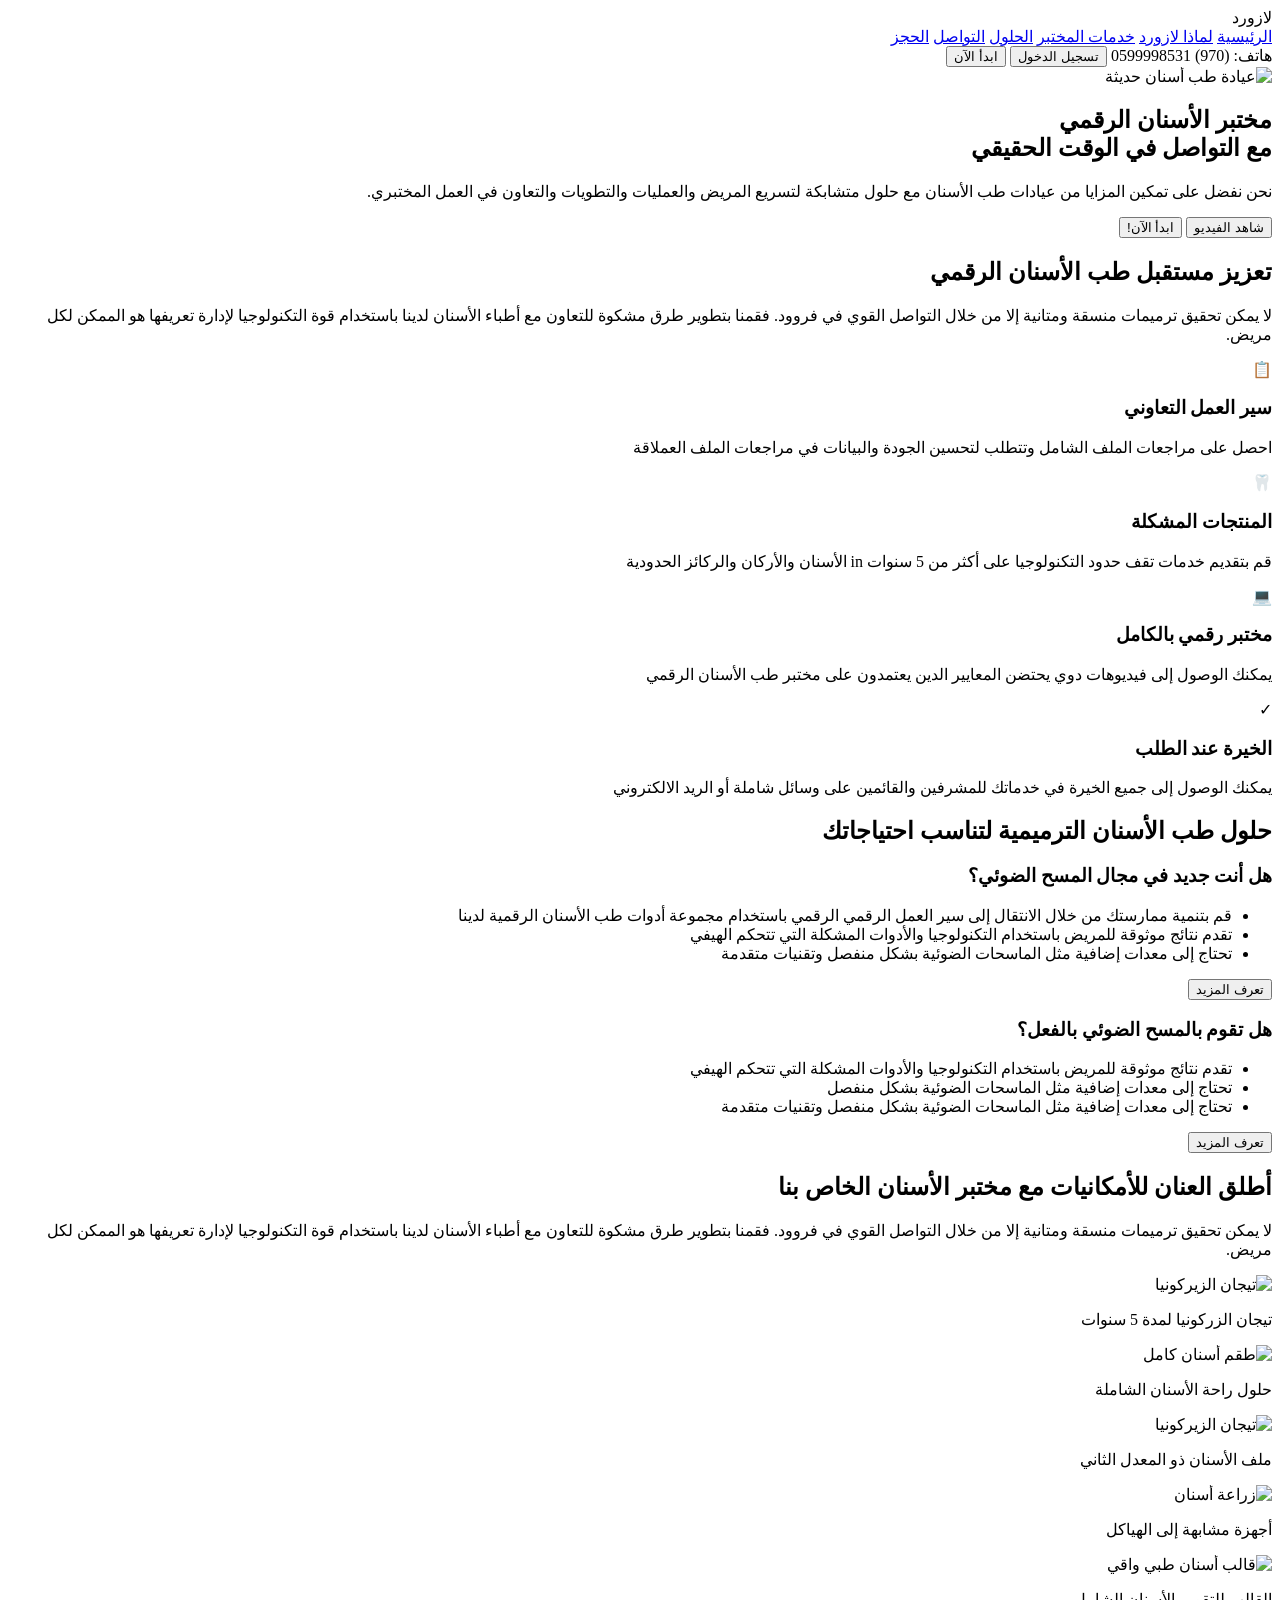
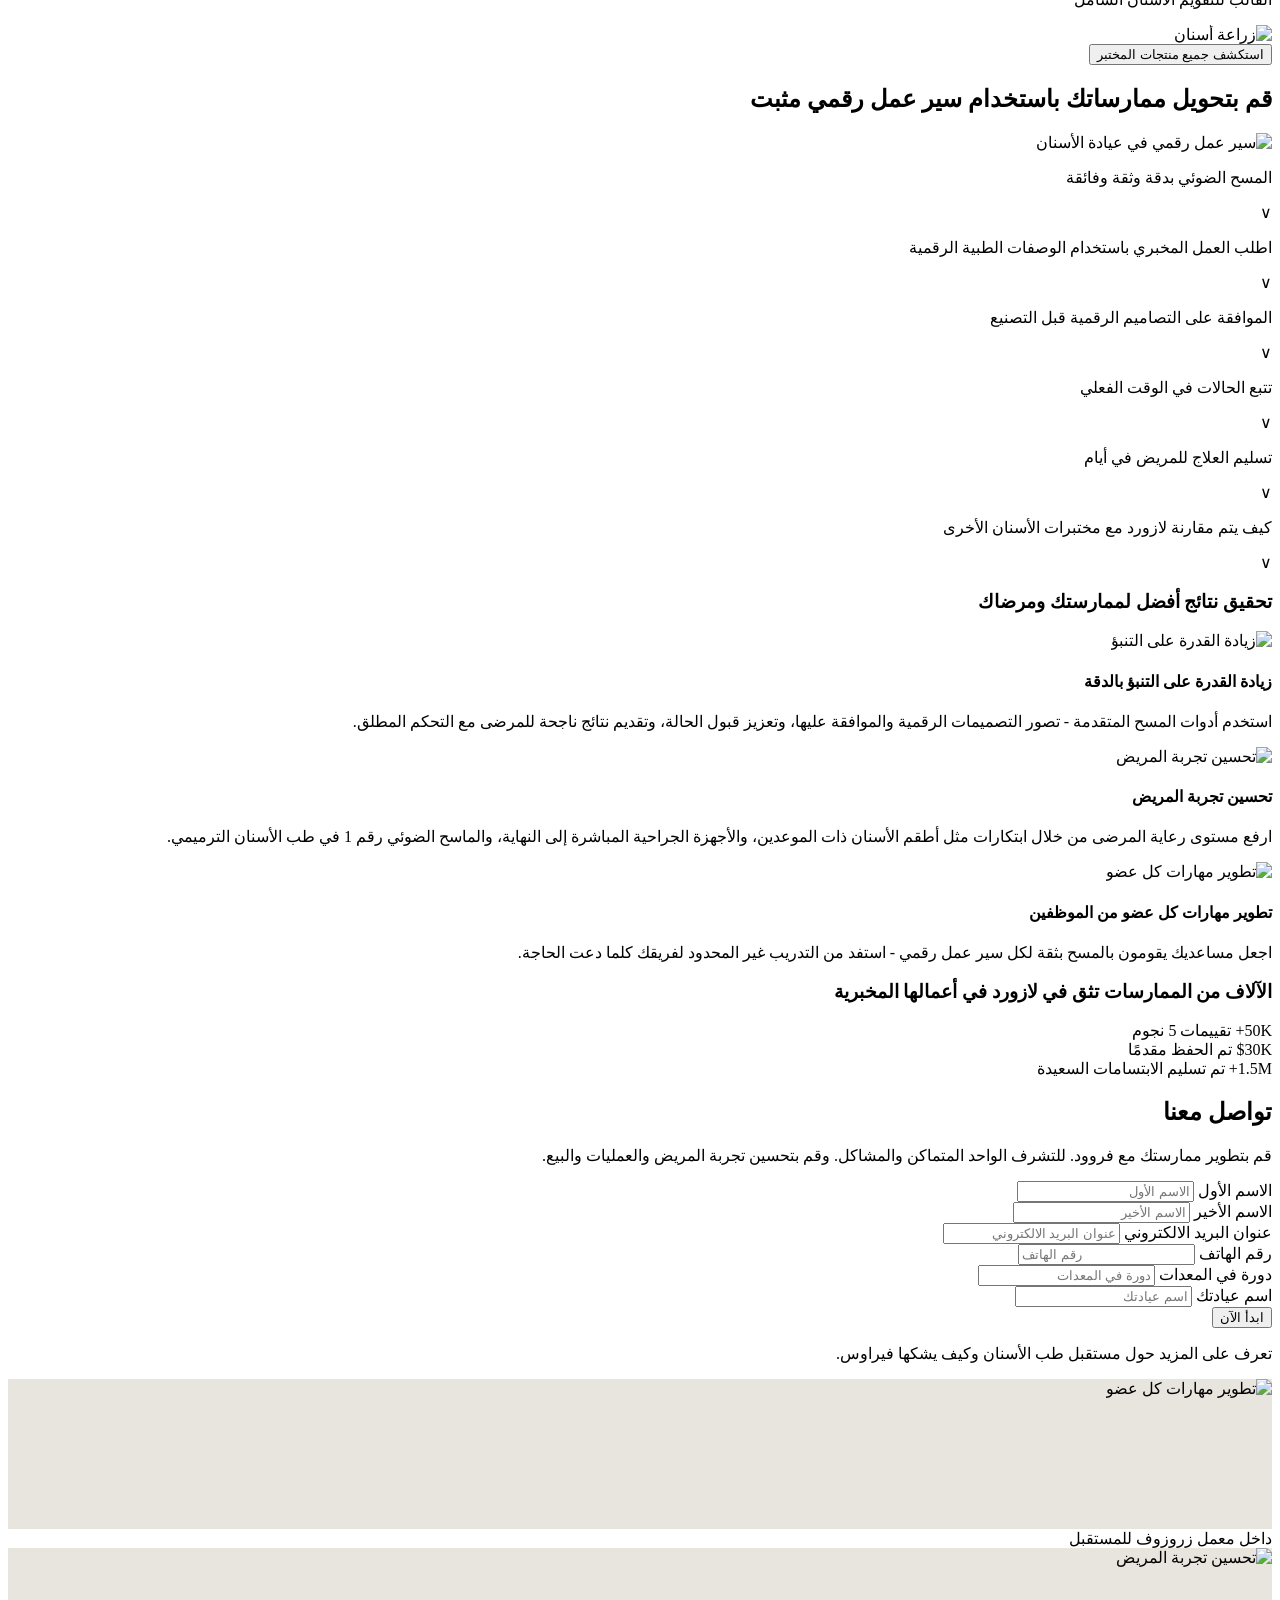
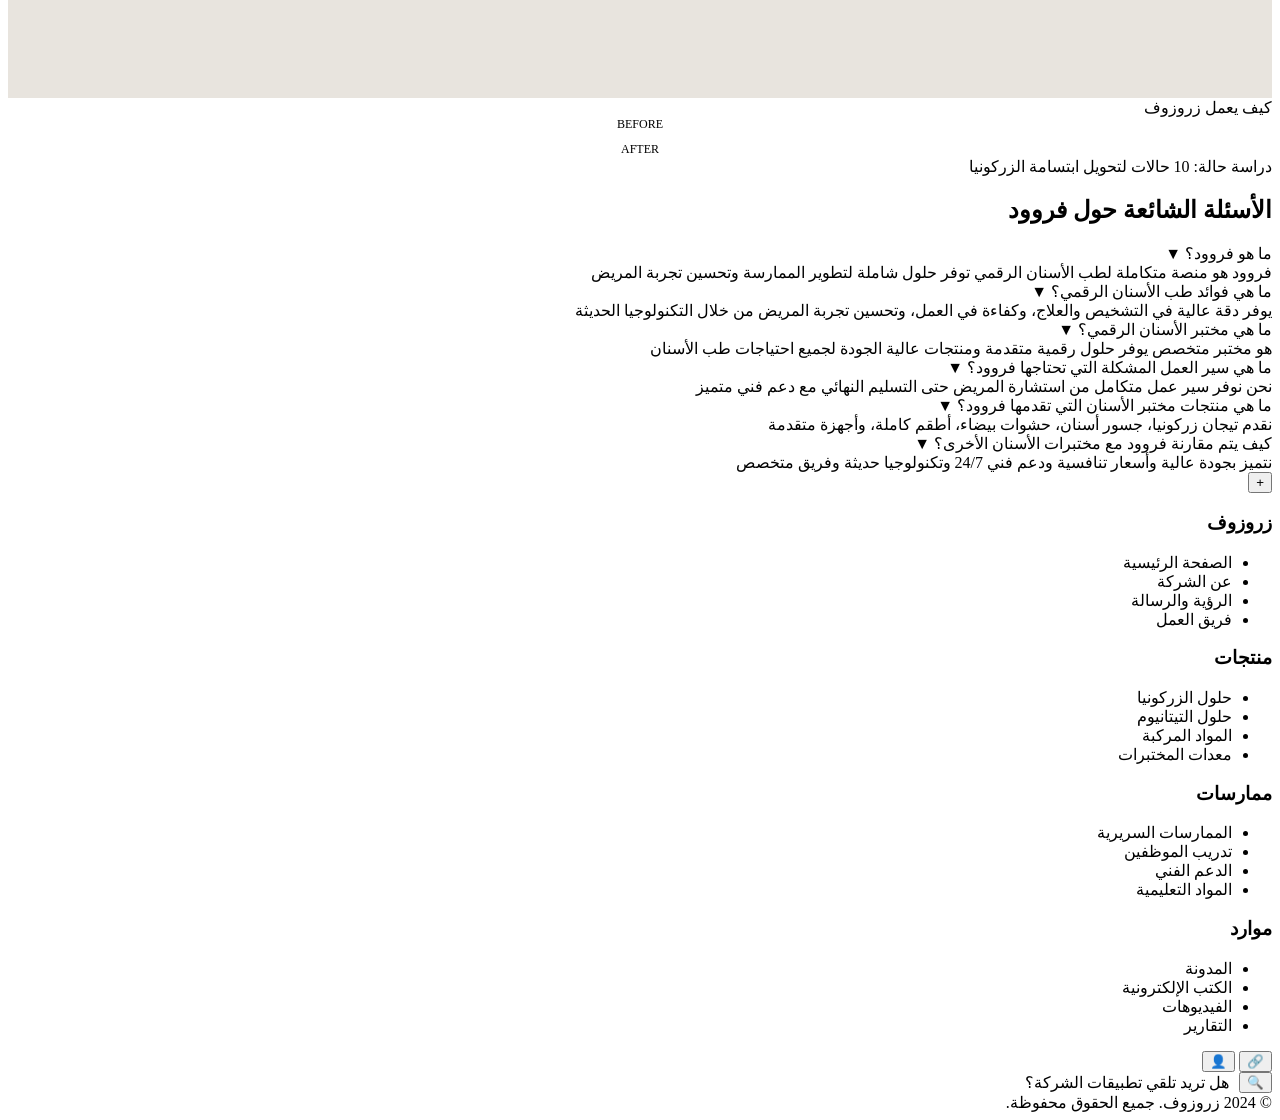
==== index.html @ 4aaae9fa "Add initial HTML structure for digital lab website" ====
<!DOCTYPE html>
<html lang="ar" dir="rtl">
<head>
    <meta charset="UTF-8">
    <meta name="viewport" content="width=device-width, initial-scale=1.0">
    <title>فروود - مختبر الأسنان الرقمي</title>
    <link rel="stylesheet" href="style.css">
</head>
<body>
<header class="main-header">
    <div class="header-container">
        <div class="logo">لازورد</div>
        
       <!-- قائمة التنقل بين الصفحات الحقيقية -->
        <nav class="top-nav">
            <a href="index.html">الرئيسية</a>
            <a href="why.html">لماذا لازورد</a>
            <a href="services.html">خدمات المختبر</a>
            <a href="solutions.html">الحلول</a>
            <a href="contact.html">التواصل</a>
            <a href="booking.html">الحجز</a>
        </nav>


        <div class="header-left">
            <span class="phone-number">هاتف: (970) 0599998531</span>
            <button class="btn-login-top">تسجيل الدخول</button>
            <button class="btn-start-top">ابدأ الآن</button>
        </div>
    </div>
</header>

    <section class="digital-lab-section">
    
     

        <div class="lab-showcase">
            <div>
               <img src="https://images.unsplash.com/photo-1629909613654-28e377c37b09?q=80&w=600&auto=format&fit=crop" 
     alt="عيادة طب أسنان حديثة" 
     class="dentist-image">
            </div>
            <div>
                <h2>مختبر الأسنان الرقمي<br>مع التواصل في الوقت الحقيقي</h2>
                <p>نحن نفضل على تمكين المزايا من عيادات طب الأسنان مع حلول متشابكة لتسريع المريض والعمليات والتطويات والتعاون في العمل المختبري.</p>
                <div class="lab-btn-group">
                    <button class="video-btn">شاهد الفيديو</button>
                    <button class="start-btn">ابدأ الآن!</button>
                </div>
            </div>
        </div>

        <h2 class="features-title">تعزيز مستقبل طب الأسنان الرقمي</h2>
        <p class="features-desc">لا يمكن تحقيق ترميمات منسقة ومتانية إلا من خلال التواصل القوي في فروود. فقمنا بتطوير طرق مشكوة للتعاون مع أطباء الأسنان لدينا باستخدام قوة التكنولوجيا لإدارة تعريفها هو الممكن لكل مريض.</p>

        <div class="features-grid">
            <div class="feature-card">
                <div class="feature-icon">📋</div>
                <h3>سير العمل التعاوني</h3>
                <p>احصل على مراجعات الملف الشامل وتتطلب لتحسين الجودة والبيانات في مراجعات الملف العملاقة</p>
            </div>
            <div class="feature-card">
                <div class="feature-icon">🦷</div>
                <h3>المنتجات المشكلة</h3>
                <p>قم بتقديم خدمات تقف حدود التكنولوجيا على أكثر من 5 سنوات in الأسنان والأركان والركائز الحدودية</p>
            </div>
            <div class="feature-card">
                <div class="feature-icon">💻</div>
                <h3>مختبر رقمي بالكامل</h3>
                <p>يمكنك الوصول إلى فيديوهات دوي يحتضن المعايير الدين يعتمدون على مختبر طب الأسنان الرقمي</p>
            </div>
            <div class="feature-card">
                <div class="feature-icon">✓</div>
                <h3>الخيرة عند الطلب</h3>
                <p>يمكنك الوصول إلى جميع الخيرة في خدماتك للمشرفين والقائمين على وسائل شاملة أو الريد الالكتروني</p>
            </div>
        </div>

        <section class="solutions-section">
    <div class="container">
        <h2>حلول طب الأسنان الترميمية لتناسب احتياجاتك</h2>
        
        <div class="solutions-grid">
            <div class="solution-box">
                <h3>هل أنت جديد في مجال المسح الضوئي؟</h3>
                <ul class="checklist">
                    <li>قم بتنمية ممارستك من خلال الانتقال إلى سير العمل الرقمي الرقمي باستخدام مجموعة أدوات طب الأسنان الرقمية لدينا</li>
                    <li>تقدم نتائج موثوقة للمريض باستخدام التكنولوجيا والأدوات المشكلة التي تتحكم الهيفي</li>
                    <li>تحتاج إلى معدات إضافية مثل الماسحات الضوئية بشكل منفصل وتقنيات متقدمة</li>
                </ul>
                <button class="learn-btn">تعرف المزيد</button>
            </div>

            <div class="solution-box">
                <h3>هل تقوم بالمسح الضوئي بالفعل؟</h3>
                <ul class="checklist">
                    <li>تقدم نتائج موثوقة للمريض باستخدام التكنولوجيا والأدوات المشكلة التي تتحكم الهيفي</li>
                    <li>تحتاج إلى معدات إضافية مثل الماسحات الضوئية بشكل منفصل</li>
                    <li>تحتاج إلى معدات إضافية مثل الماسحات الضوئية بشكل منفصل وتقنيات متقدمة</li>
                </ul>
                <button class="learn-btn">تعرف المزيد</button>
            </div>
        </div>
    </div>
</section>

    </div>
</section>

 <section class="products-section">
    <div class="container">
        <h2>أطلق العنان للأمكانيات مع مختبر الأسنان الخاص بنا</h2>
        <p class="products-desc">لا يمكن تحقيق ترميمات منسقة ومتانية إلا من خلال التواصل القوي في فروود. فقمنا بتطوير طرق مشكوة للتعاون مع أطباء الأسنان لدينا باستخدام قوة التكنولوجيا لإدارة تعريفها هو الممكن لكل مريض.</p>
        
        <div class="products-grid">
            <div class="product-card">
              <img src="https://images.unsplash.com/photo-1606811971618-4486d14f3f99?q=80&w=400&auto=format&fit=crop" alt="تيجان الزيركونيا">
                <p>تيجان الزركونيا لمدة 5 سنوات</p>
            </div>
            <div class="product-card">
                 <img src="https://images.unsplash.com/photo-1579684385127-1ef15d508118?q=80&w=400&auto=format&fit=crop" alt="طقم أسنان كامل">
                <p>حلول راحة الأسنان الشاملة</p>
            </div>
            <div class="product-card">
                  <img src="https://images.unsplash.com/photo-1606811971618-4486d14f3f99?q=80&w=400&auto=format&fit=crop" alt="تيجان الزيركونيا">
                <p>ملف الأسنان ذو المعدل الثاني</p>
            </div>
            <div class="product-card">
           <img src="https://images.unsplash.com/photo-1588776814546-1ffcf47267a5?q=80&w=400&auto=format&fit=crop" alt="زراعة أسنان">
                <p>أجهزة مشابهة إلى الهياكل</p>
            </div>
            <div class="product-card">
            <img src="https://images.unsplash.com/photo-1629909613654-28e377c37b09?q=80&w=400&auto=format&fit=crop" alt="قالب أسنان طبي واقي">
                <p>القالب للتقويم الأسنان الشامل</p>
            </div>
            <div class="product-card">
                <img src="https://images.unsplash.com/photo-1588776814546-1ffcf47267a5?q=80&w=400&auto=format&fit=crop" alt="زراعة أسنان">
            </div>
        </div>

        <button class="products-btn">استكشف جميع منتجات المختبر</button>
    </div>
</section>

 <section class="transformation-section">
    <div class="container">
        <h2>قم بتحويل ممارساتك باستخدام سير عمل رقمي مثبت</h2>
        
        <div class="transformation-content">
            <img src="https://images.unsplash.com/photo-1576091160550-2173dba999ef?q=80&w=500&auto=format&fit=crop" alt="سير عمل رقمي في عيادة الأسنان">
            
            <div class="transformation-list">
                <div class="transform-item">
                    <p>المسح الضوئي بدقة وثقة وفائقة</p>
                    <span class="icon">∨</span>
                </div>
                <div class="transform-item">
                    <p>اطلب العمل المخبري باستخدام الوصفات الطبية الرقمية</p>
                    <span class="icon">∨</span>
                </div>
                <div class="transform-item">
                    <p>الموافقة على التصاميم الرقمية قبل التصنيع</p>
                    <span class="icon">∨</span>
                </div>
                <div class="transform-item">
                    <p>تتبع الحالات في الوقت الفعلي</p>
                    <span class="icon">∨</span>
                </div>
                <div class="transform-item">
                    <p>تسليم العلاج للمريض في أيام</p>
                    <span class="icon">∨</span>
                </div>
                <div class="transform-item">
                    <p>كيف يتم مقارنة لازورد مع مختبرات الأسنان الأخرى</p>
                    <span class="icon">∨</span>
                </div>
            </div>
        </div>
    </div>
</section>

<section class="results-section">
    <div class="container">
        <h3 class="results-title">تحقيق نتائج أفضل لممارستك ومرضاك</h3>
        
        <div class="results-grid">
            <div class="result-card">
                <img src="https://images.unsplash.com/photo-1588776814546-1ffcf47267a5?q=80&w=400&auto=format&fit=crop" alt="زيادة القدرة على التنبؤ">
                <h4>زيادة القدرة على التنبؤ بالدقة</h4>
                <p>استخدم أدوات المسح المتقدمة - تصور التصميمات الرقمية والموافقة عليها، وتعزيز قبول الحالة، وتقديم نتائج ناجحة للمرضى مع التحكم المطلق.</p>
            </div>
            
            <div class="result-card">
                <img src="https://images.unsplash.com/photo-1629909613654-28e377c37b09?q=80&w=400&auto=format&fit=crop" alt="تحسين تجربة المريض">
                <h4>تحسين تجربة المريض</h4>
                <p>ارفع مستوى رعاية المرضى من خلال ابتكارات مثل أطقم الأسنان ذات الموعدين، والأجهزة الجراحية المباشرة إلى النهاية، والماسح الضوئي رقم 1 في طب الأسنان الترميمي.</p>
            </div>
            
            <div class="result-card">
                <img src="https://images.unsplash.com/photo-1579684385127-1ef15d508118?q=80&w=400&auto=format&fit=crop" alt="تطوير مهارات كل عضو">
                <h4>تطوير مهارات كل عضو من الموظفين</h4>
                <p>اجعل مساعديك يقومون بالمسح بثقة لكل سير عمل رقمي - استفد من التدريب غير المحدود لفريقك كلما دعت الحاجة.</p>
            </div>
        </div>
    </div>
</section>

<section class="stats-section">
    <div class="container">
        <h3>الآلاف من الممارسات تثق في لازورد في أعمالها المخبرية</h3>
        
        <div class="stats-grid">
            <div class="stat">
                <span class="stat-number">50K+</span>
                <span class="stat-label">تقييمات 5 نجوم</span>
            </div>
            
            <div class="stat">
                <span class="stat-number">$30K</span>
                <span class="stat-label">تم الحفظ مقدمًا</span>
            </div>
            
            <div class="stat">
                <span class="stat-number">1.5M+</span>
                <span class="stat-label">تم تسليم الابتسامات السعيدة</span>
            </div>
        </div>
    </div>
</section>
<section class="contact-section">
    <div class="container">
        <div class="contact-inner">
            <div class="section-title">
                <h1>تواصل معنا</h1>
                <p>قم بتطوير ممارستك مع فروود. للتشرف الواحد المتماكن والمشاكل. وقم بتحسين تجربة المريض والعمليات والبيع.</p>
            </div>

            <form class="form-card">
                <div class="form-row">
                    <div class="form-item">
                        <label>الاسم الأول</label>
                        <input type="text" placeholder="الاسم الأول" required>
                    </div>
                    <div class="form-item">
                        <label>الاسم الأخير</label>
                        <input type="text" placeholder="الاسم الأخير" required>
                    </div>
                </div>

                <div class="form-row">
                    <div class="form-item">
                        <label>عنوان البريد الالكتروني</label>
                        <input type="email" placeholder="عنوان البريد الالكتروني" required>
                    </div>
                    <div class="form-item">
                        <label>رقم الهاتف</label>
                        <input type="tel" placeholder="رقم الهاتف" required>
                    </div>
                </div>

                <div class="form-row">
                    <div class="form-item">
                        <label>دورة في المعدات</label>
                        <input type="text" placeholder="دورة في المعدات" required>
                    </div>
                    <div class="form-item">
                        <label>اسم عيادتك</label>
                        <input type="text" placeholder="اسم عيادتك" required>
                    </div>
                </div>

                <button type="submit" class="submit-btn">ابدأ الآن</button>
            </form>

           
        </div>
    </div>
</section>
  
  
 <!-- قسم كيفية العمل -->
    <section class="how-it-works-section">
        <div class="how-it-works-container">
            <p class="content-header">تعرف على المزيد حول مستقبل طب الأسنان وكيف يشكها فيراوس.</p>
            
            <div class="content-grid">
                <div class="image-container">
                    <div class="image-item">
                        <div class="image-item" style="min-height: 150px; background-color: #e8e4de;">
                            <img src="https://images.unsplash.com/photo-1579684385127-1ef15d508118?q=80&w=400&auto=format&fit=crop" alt="تطوير مهارات كل عضو">
                        </div>
                        <div class="image-label">داخل معمل زروزوف للمستقبل</div>
                    </div>
                    
                    <div class="image-item">
                        <div class="image-item" style="min-height: 150px; background-color: #e8e4de;">
                            <img src="https://images.unsplash.com/photo-1629909613654-28e377c37b09?q=80&w=400&auto=format&fit=crop" alt="تحسين تجربة المريض">
                        </div>
                        <div class="image-label">كيف يعمل زروزوف</div>
                    </div>
                </div>

                <div>
                    <div class="before-after-container">
                        <div class="before-after-img">
                            <div style="text-align: center;">
                                <div style="font-size: 12px; margin-bottom: 10px;">BEFORE</div>
                                <div style="font-size: 12px;">AFTER</div>
                            </div>
                        </div>
                        <div class="before-after-label">دراسة حالة: 10 حالات لتحويل ابتسامة الزركونيا</div>
                        
                    </div>
                </div>
            </div>
        </div>
    </section>
<section class="faq-section">
    <div class="container">
        <h2>الأسئلة الشائعة حول فروود</h2>
        
        <div class="faq-list">
            <div class="faq-item">
                <div class="faq-header">
                    <span class="faq-title">ما هو فروود؟</span>
                    <span class="faq-arrow">▼</span>
                </div>
                <div class="faq-content">
                    <div class="faq-body">فروود هو منصة متكاملة لطب الأسنان الرقمي توفر حلول شاملة لتطوير الممارسة وتحسين تجربة المريض</div>
                </div>
            </div>

            <div class="faq-item">
                <div class="faq-header">
                    <span class="faq-title">ما هي فوائد طب الأسنان الرقمي؟</span>
                    <span class="faq-arrow">▼</span>
                </div>
                <div class="faq-content">
                    <div class="faq-body">يوفر دقة عالية في التشخيص والعلاج، وكفاءة في العمل، وتحسين تجربة المريض من خلال التكنولوجيا الحديثة</div>
                </div>
            </div>

            <div class="faq-item">
                <div class="faq-header">
                    <span class="faq-title">ما هي مختبر الأسنان الرقمي؟</span>
                    <span class="faq-arrow">▼</span>
                </div>
                <div class="faq-content">
                    <div class="faq-body">هو مختبر متخصص يوفر حلول رقمية متقدمة ومنتجات عالية الجودة لجميع احتياجات طب الأسنان</div>
                </div>
            </div>

            <div class="faq-item">
                <div class="faq-header">
                    <span class="faq-title">ما هي سير العمل المشكلة التي تحتاجها فروود؟</span>
                    <span class="faq-arrow">▼</span>
                </div>
                <div class="faq-content">
                    <div class="faq-body">نحن نوفر سير عمل متكامل من استشارة المريض حتى التسليم النهائي مع دعم فني متميز</div>
                </div>
            </div>

            <div class="faq-item">
                <div class="faq-header">
                    <span class="faq-title">ما هي منتجات مختبر الأسنان التي تقدمها فروود؟</span>
                    <span class="faq-arrow">▼</span>
                </div>
                <div class="faq-content">
                    <div class="faq-body">نقدم تيجان زركونيا، جسور أسنان، حشوات بيضاء، أطقم كاملة، وأجهزة متقدمة</div>
                </div>
            </div>

            <div class="faq-item">
                <div class="faq-header">
                    <span class="faq-title">كيف يتم مقارنة فروود مع مختبرات الأسنان الأخرى؟</span>
                    <span class="faq-arrow">▼</span>
                </div>
                <div class="faq-content">
                    <div class="faq-body">نتميز بجودة عالية وأسعار تنافسية ودعم فني 24/7 وتكنولوجيا حديثة وفريق متخصص</div>
                </div>
            </div>
        </div>

        <button class="add-faq-btn">+</button>
    </div>
</section>

  
   

   
       <!-- الفوتر -->
    <footer class="footer">
        <div class="footer-container">
            <div class="footer-content">
                <div class="footer-column">
                    <h3>زروزوف</h3>
                    <ul>
                        <li>الصفحة الرئيسية</li>
                        <li>عن الشركة</li>
                        <li>الرؤية والرسالة</li>
                        <li>فريق العمل</li>
                    </ul>
                </div>
                <div class="footer-column">
                    <h3>منتجات</h3>
                    <ul>
                        <li>حلول الزركونيا</li>
                        <li>حلول التيتانيوم</li>
                        <li>المواد المركبة</li>
                        <li>معدات المختبرات</li>
                    </ul>
                </div>
                <div class="footer-column">
                    <h3>ممارسات</h3>
                    <ul>
                        <li>الممارسات السريرية</li>
                        <li>تدريب الموظفين</li>
                        <li>الدعم الفني</li>
                        <li>المواد التعليمية</li>
                    </ul>
                </div>
                <div class="footer-column">
                    <h3>موارد</h3>
                    <ul>
                        <li>المدونة</li>
                        <li>الكتب الإلكترونية</li>
                        <li>الفيديوهات</li>
                        <li>التقارير</li>
                    </ul>
                </div>
            </div>

            <div class="footer-bottom">
                <div class="footer-buttons">
                    <button class="footer-btn">🔗</button>
                    <button class="footer-btn">👤</button>
                </div>
                <div style="display: flex; gap: 10px; align-items: center;">
                    <button class="search-btn">🔍</button>
                    <span class="footer-bottom-text">هل تريد تلقي تطبيقات الشركة؟</span>
                </div>
                <div class="footer-bottom-text">© 2024 زروزوف. جميع الحقوق محفوظة.</div>
            </div>
        </div>
    </footer>
 
 

 

 
 

 
<script src="script.js"></script>
</body>
</html>
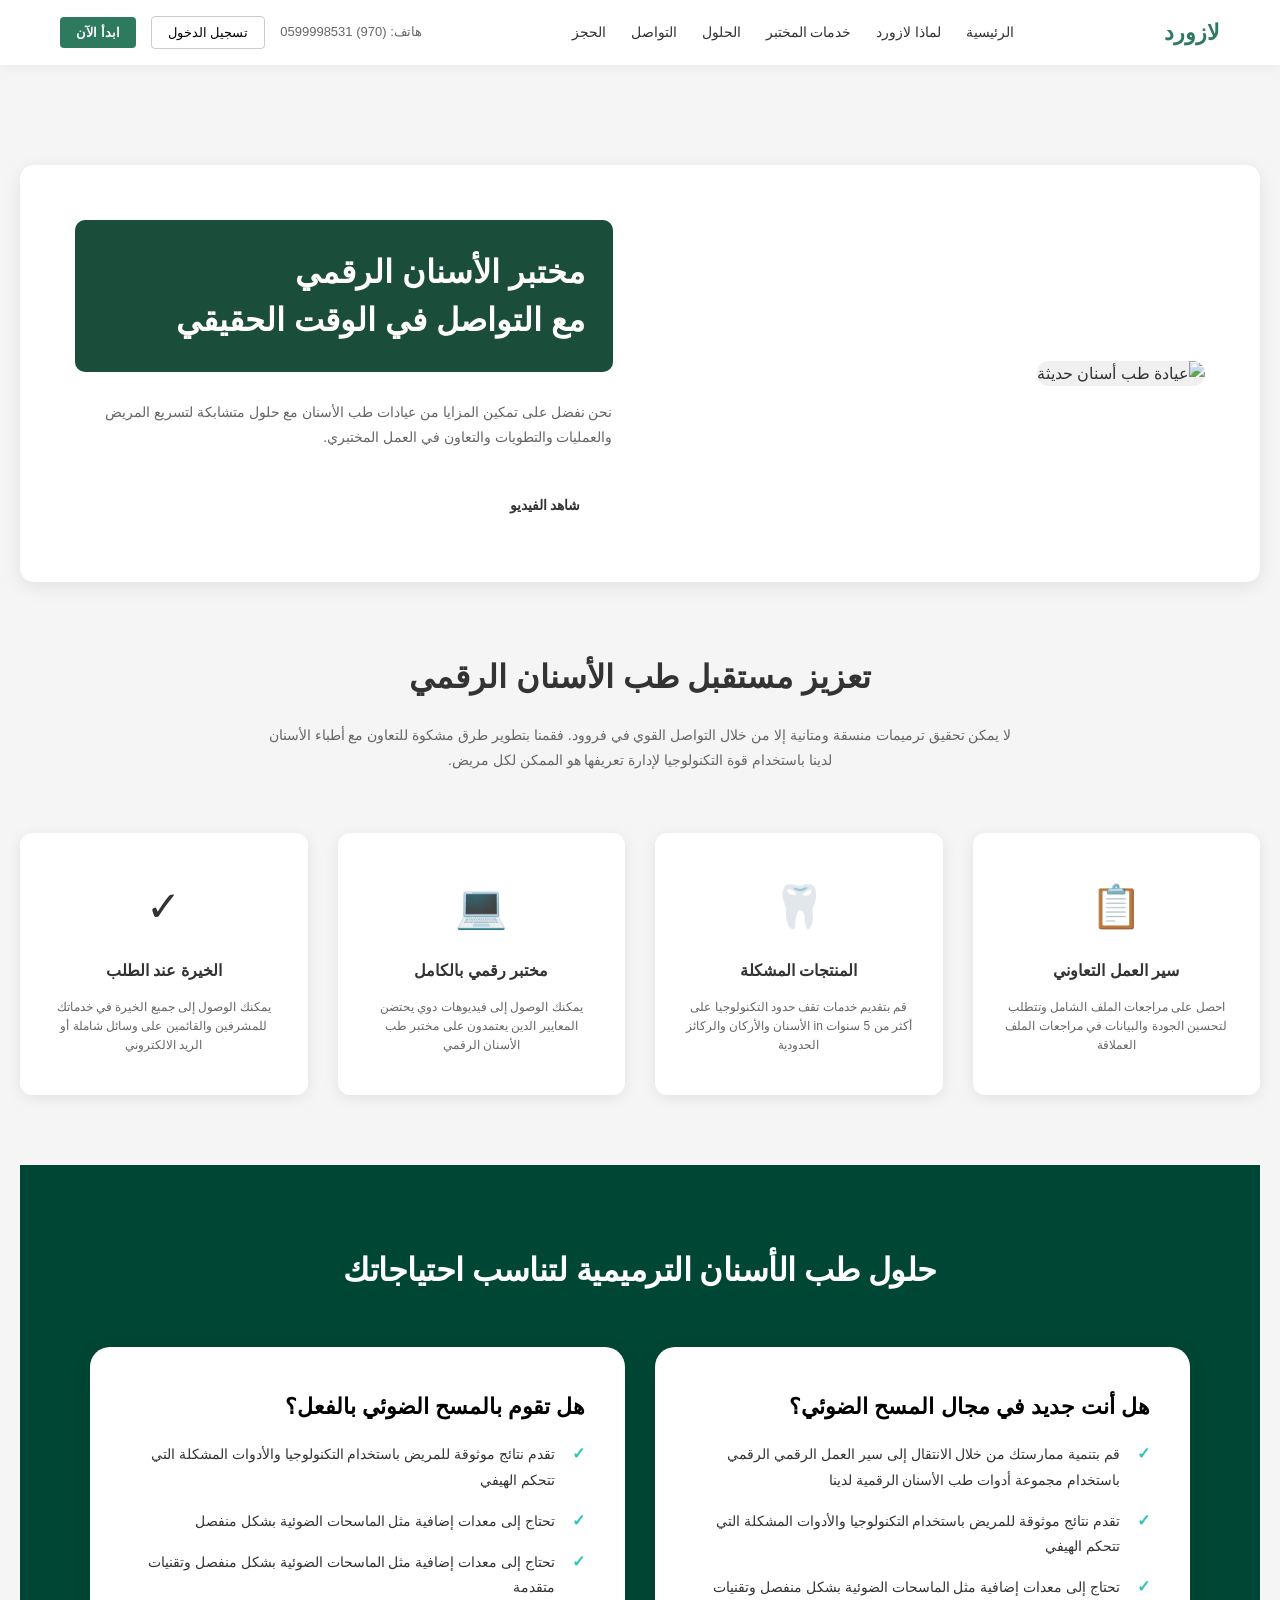
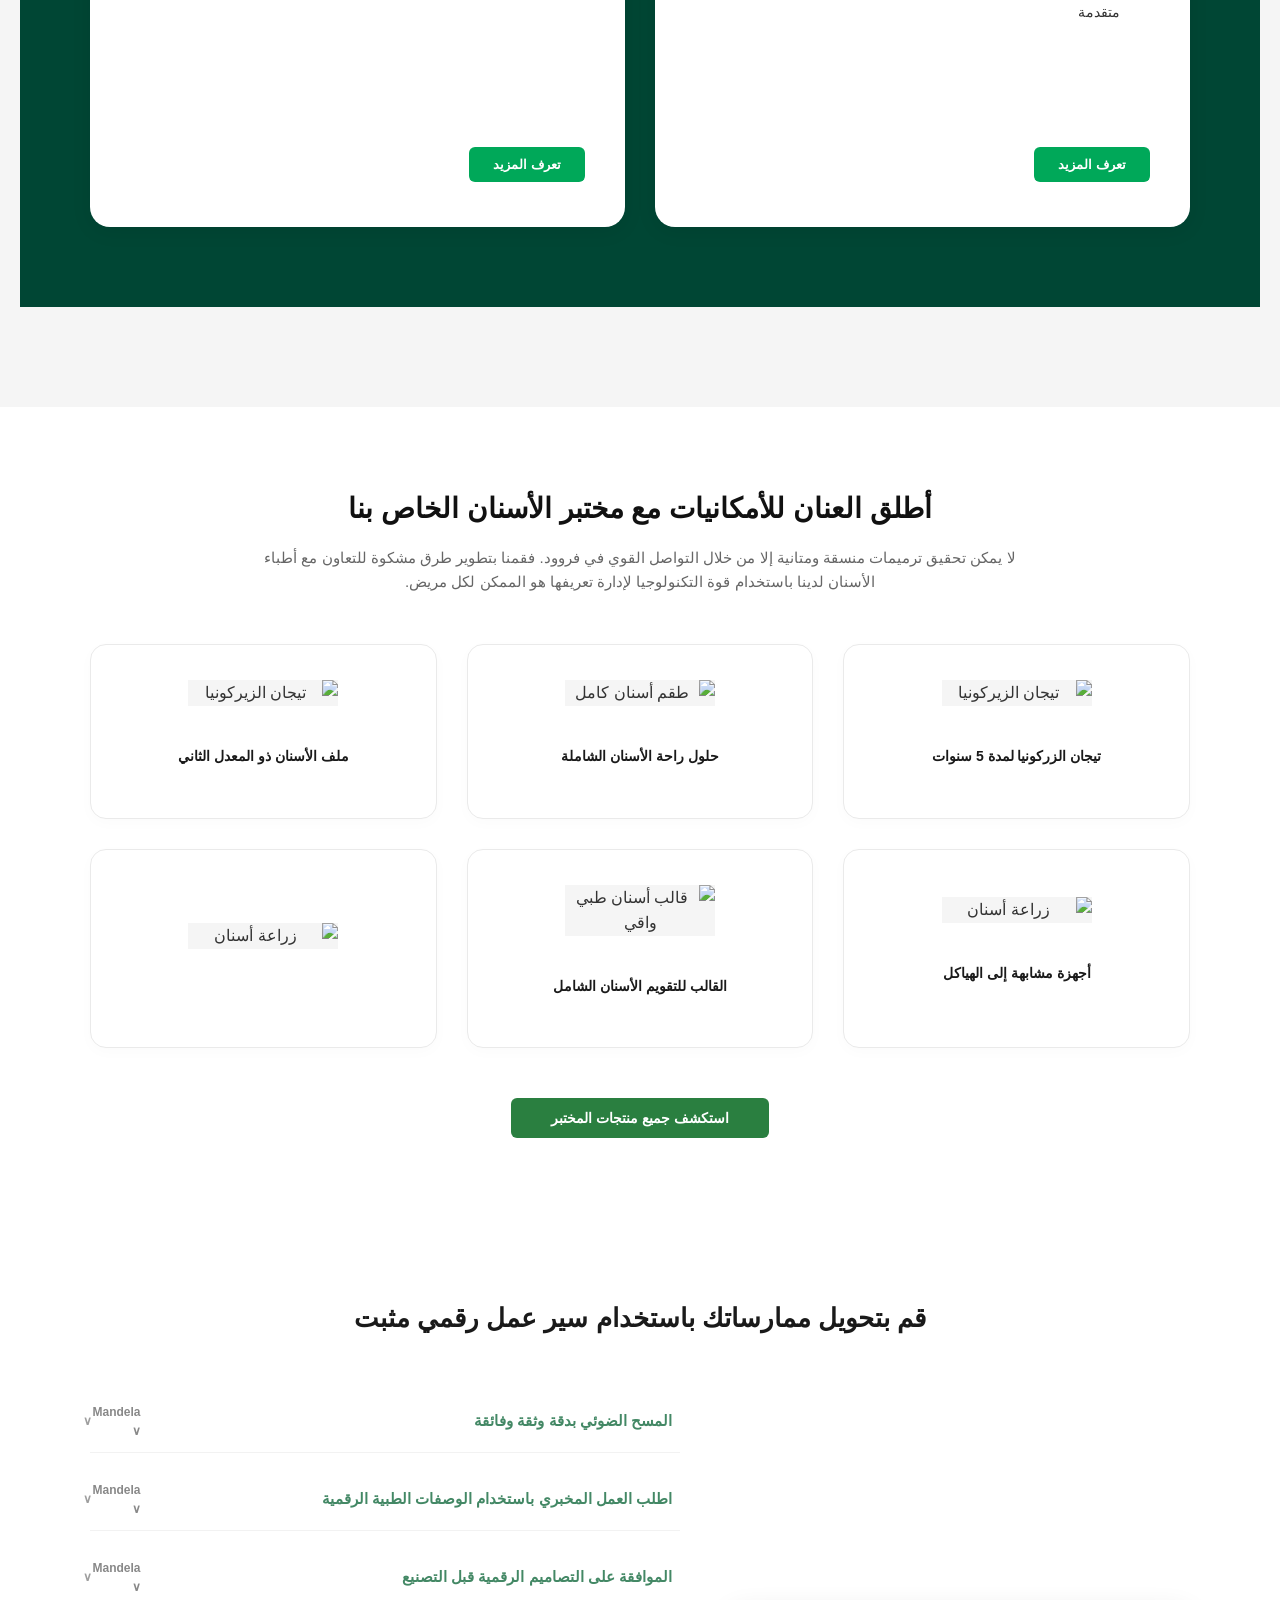
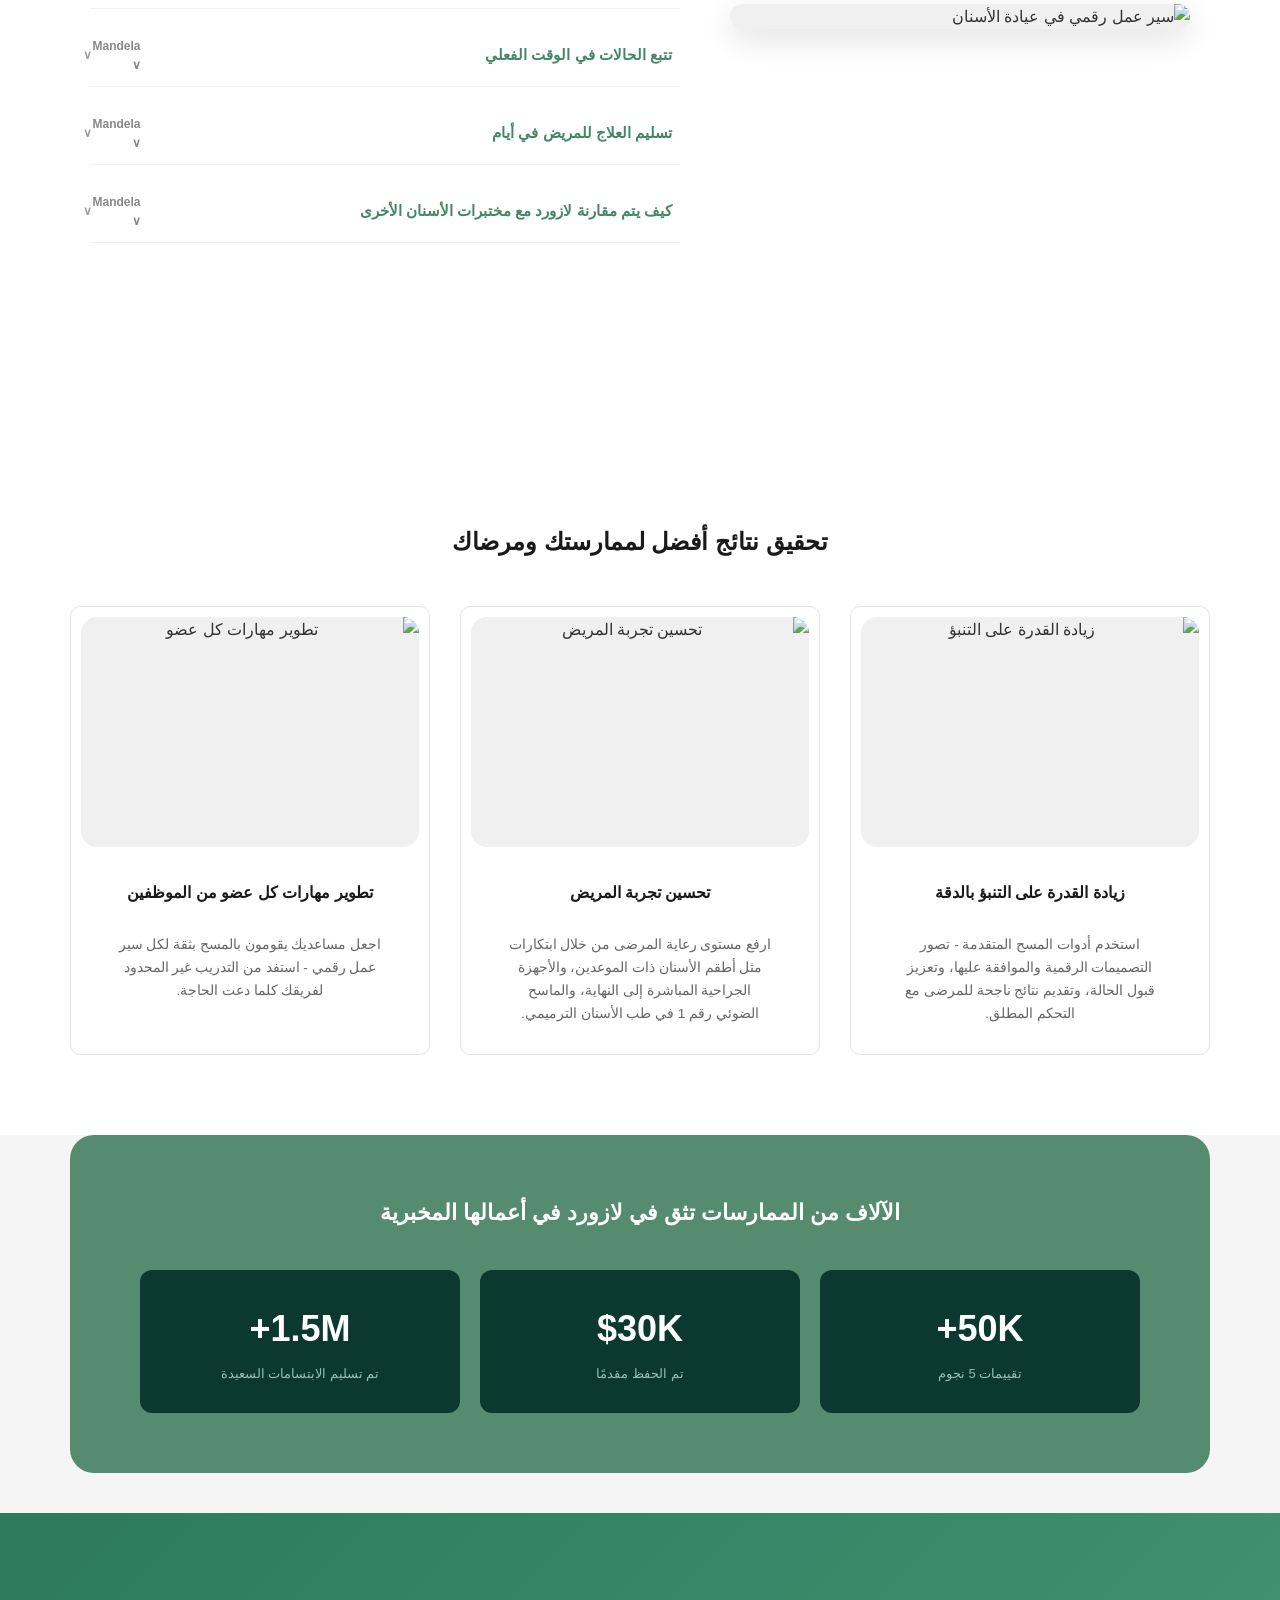
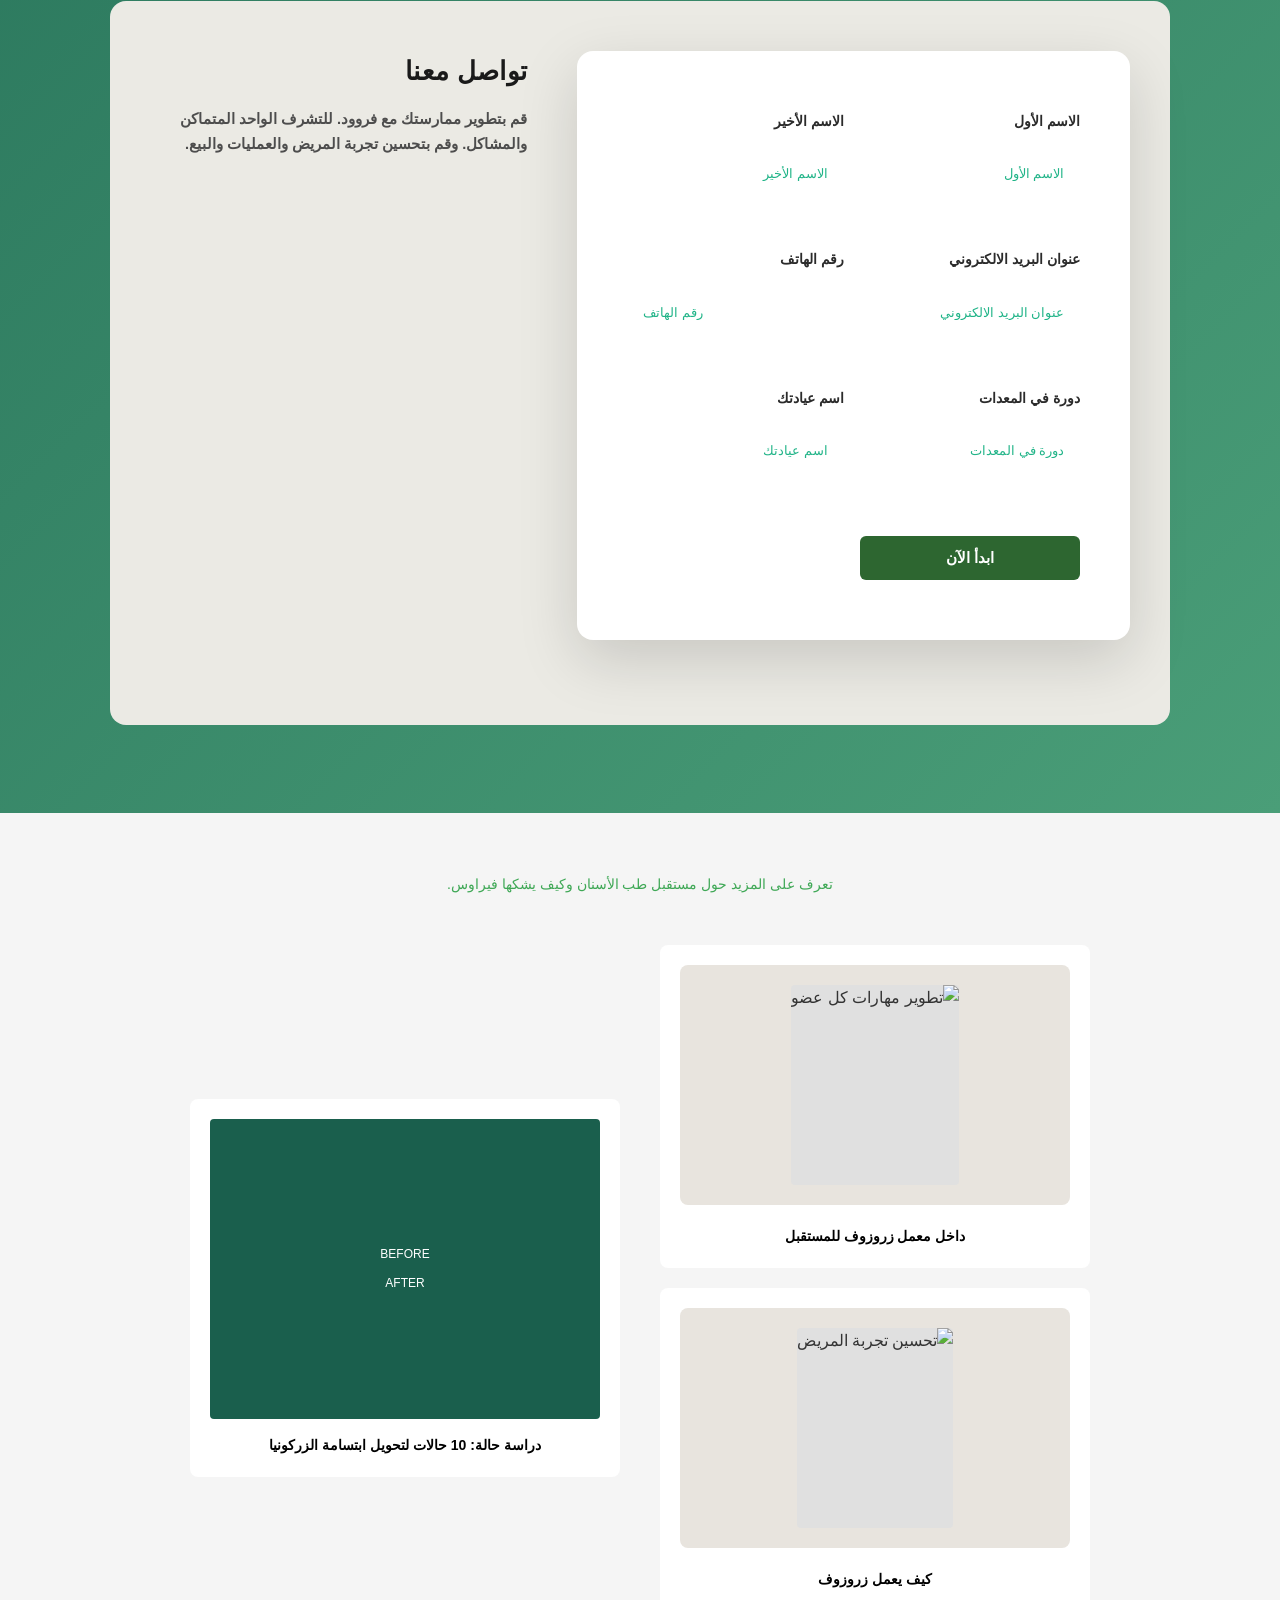
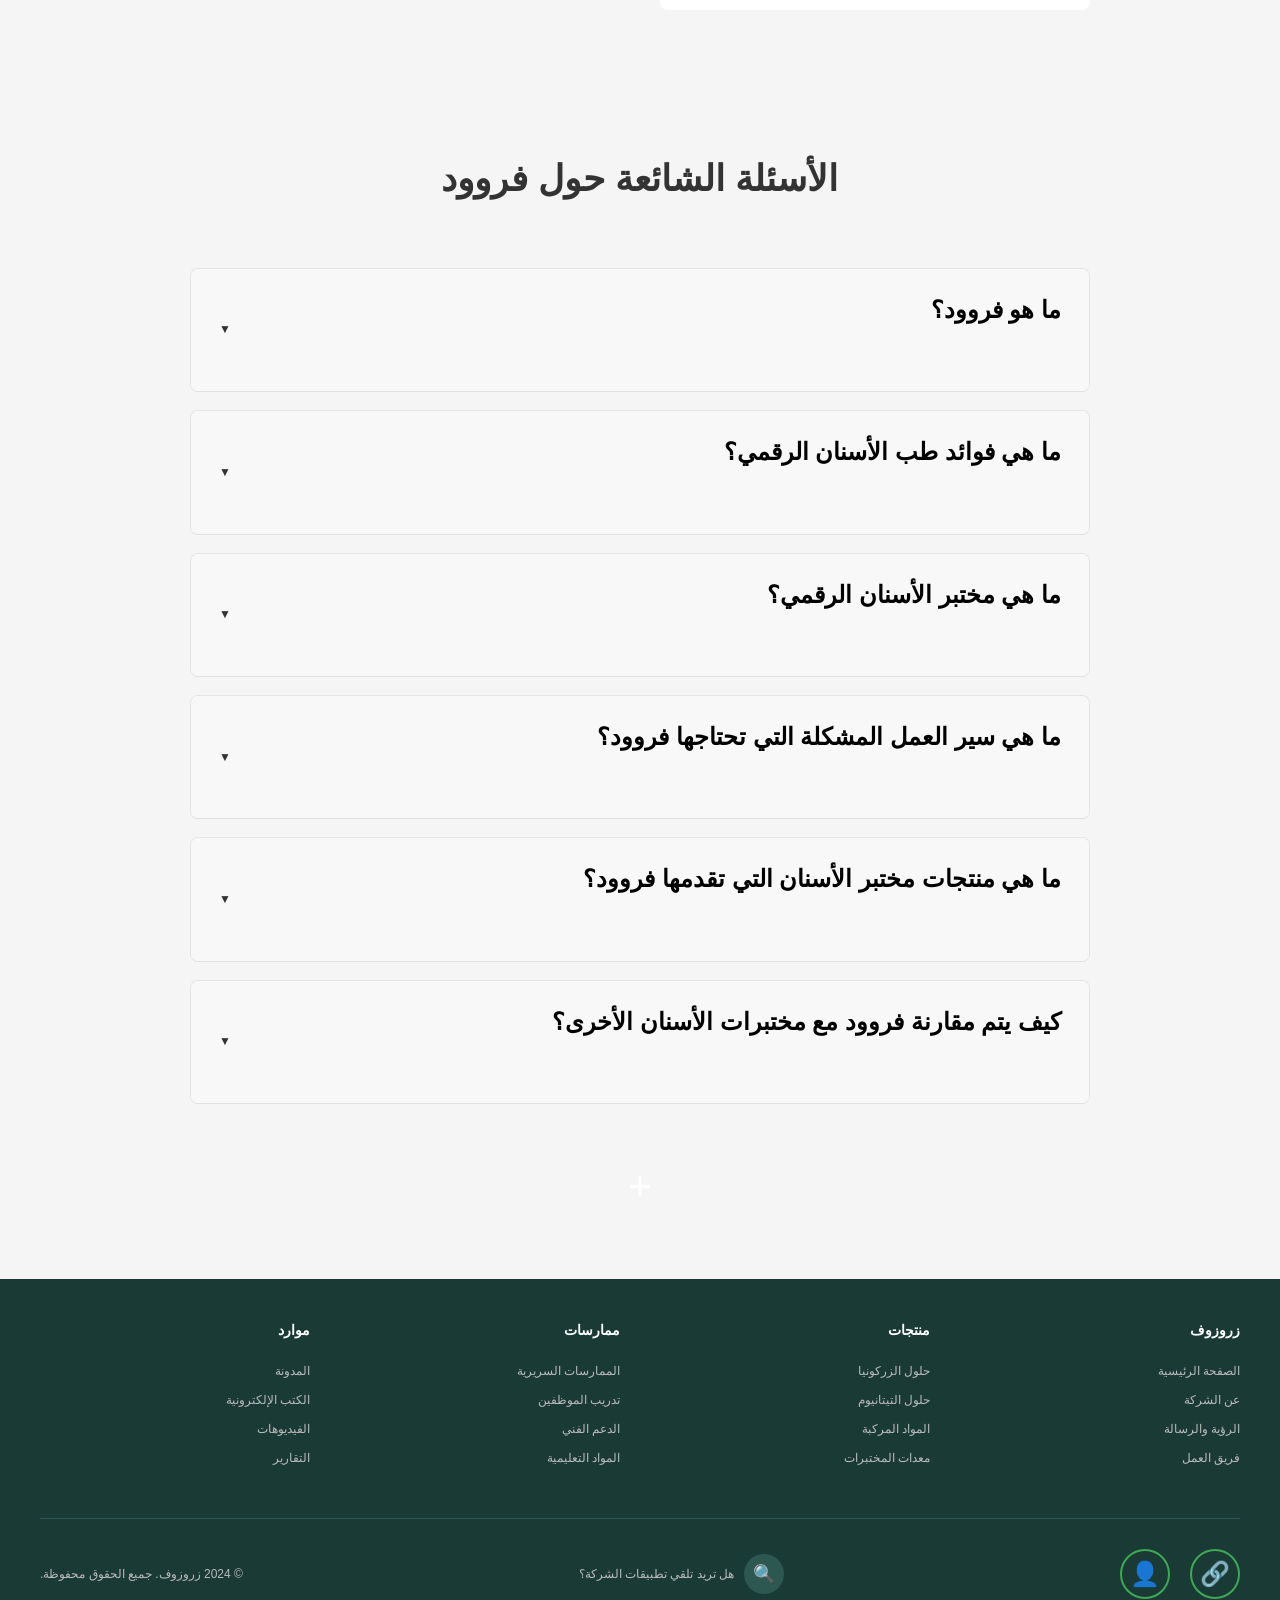
==== commit 17df6bcf: "Add files via upload" ====
--- a/index.html
+++ b/index.html
@@ -1,458 +1,458 @@
-<!DOCTYPE html>
-<html lang="ar" dir="rtl">
-<head>
-    <meta charset="UTF-8">
-    <meta name="viewport" content="width=device-width, initial-scale=1.0">
-    <title>فروود - مختبر الأسنان الرقمي</title>
-    <link rel="stylesheet" href="style.css">
-</head>
-<body>
-<header class="main-header">
-    <div class="header-container">
-        <div class="logo">لازورد</div>
-        
-       <!-- قائمة التنقل بين الصفحات الحقيقية -->
-        <nav class="top-nav">
-            <a href="index.html">الرئيسية</a>
-            <a href="why.html">لماذا لازورد</a>
-            <a href="services.html">خدمات المختبر</a>
-            <a href="solutions.html">الحلول</a>
-            <a href="contact.html">التواصل</a>
-            <a href="booking.html">الحجز</a>
-        </nav>
-
-
-        <div class="header-left">
-            <span class="phone-number">هاتف: (970) 0599998531</span>
-            <button class="btn-login-top">تسجيل الدخول</button>
-            <button class="btn-start-top">ابدأ الآن</button>
-        </div>
-    </div>
-</header>
-
-    <section class="digital-lab-section">
-    
-     
-
-        <div class="lab-showcase">
-            <div>
-               <img src="https://images.unsplash.com/photo-1629909613654-28e377c37b09?q=80&w=600&auto=format&fit=crop" 
-     alt="عيادة طب أسنان حديثة" 
-     class="dentist-image">
-            </div>
-            <div>
-                <h2>مختبر الأسنان الرقمي<br>مع التواصل في الوقت الحقيقي</h2>
-                <p>نحن نفضل على تمكين المزايا من عيادات طب الأسنان مع حلول متشابكة لتسريع المريض والعمليات والتطويات والتعاون في العمل المختبري.</p>
-                <div class="lab-btn-group">
-                    <button class="video-btn">شاهد الفيديو</button>
-                    <button class="start-btn">ابدأ الآن!</button>
-                </div>
-            </div>
-        </div>
-
-        <h2 class="features-title">تعزيز مستقبل طب الأسنان الرقمي</h2>
-        <p class="features-desc">لا يمكن تحقيق ترميمات منسقة ومتانية إلا من خلال التواصل القوي في فروود. فقمنا بتطوير طرق مشكوة للتعاون مع أطباء الأسنان لدينا باستخدام قوة التكنولوجيا لإدارة تعريفها هو الممكن لكل مريض.</p>
-
-        <div class="features-grid">
-            <div class="feature-card">
-                <div class="feature-icon">📋</div>
-                <h3>سير العمل التعاوني</h3>
-                <p>احصل على مراجعات الملف الشامل وتتطلب لتحسين الجودة والبيانات في مراجعات الملف العملاقة</p>
-            </div>
-            <div class="feature-card">
-                <div class="feature-icon">🦷</div>
-                <h3>المنتجات المشكلة</h3>
-                <p>قم بتقديم خدمات تقف حدود التكنولوجيا على أكثر من 5 سنوات in الأسنان والأركان والركائز الحدودية</p>
-            </div>
-            <div class="feature-card">
-                <div class="feature-icon">💻</div>
-                <h3>مختبر رقمي بالكامل</h3>
-                <p>يمكنك الوصول إلى فيديوهات دوي يحتضن المعايير الدين يعتمدون على مختبر طب الأسنان الرقمي</p>
-            </div>
-            <div class="feature-card">
-                <div class="feature-icon">✓</div>
-                <h3>الخيرة عند الطلب</h3>
-                <p>يمكنك الوصول إلى جميع الخيرة في خدماتك للمشرفين والقائمين على وسائل شاملة أو الريد الالكتروني</p>
-            </div>
-        </div>
-
-        <section class="solutions-section">
-    <div class="container">
-        <h2>حلول طب الأسنان الترميمية لتناسب احتياجاتك</h2>
-        
-        <div class="solutions-grid">
-            <div class="solution-box">
-                <h3>هل أنت جديد في مجال المسح الضوئي؟</h3>
-                <ul class="checklist">
-                    <li>قم بتنمية ممارستك من خلال الانتقال إلى سير العمل الرقمي الرقمي باستخدام مجموعة أدوات طب الأسنان الرقمية لدينا</li>
-                    <li>تقدم نتائج موثوقة للمريض باستخدام التكنولوجيا والأدوات المشكلة التي تتحكم الهيفي</li>
-                    <li>تحتاج إلى معدات إضافية مثل الماسحات الضوئية بشكل منفصل وتقنيات متقدمة</li>
-                </ul>
-                <button class="learn-btn">تعرف المزيد</button>
-            </div>
-
-            <div class="solution-box">
-                <h3>هل تقوم بالمسح الضوئي بالفعل؟</h3>
-                <ul class="checklist">
-                    <li>تقدم نتائج موثوقة للمريض باستخدام التكنولوجيا والأدوات المشكلة التي تتحكم الهيفي</li>
-                    <li>تحتاج إلى معدات إضافية مثل الماسحات الضوئية بشكل منفصل</li>
-                    <li>تحتاج إلى معدات إضافية مثل الماسحات الضوئية بشكل منفصل وتقنيات متقدمة</li>
-                </ul>
-                <button class="learn-btn">تعرف المزيد</button>
-            </div>
-        </div>
-    </div>
-</section>
-
-    </div>
-</section>
-
- <section class="products-section">
-    <div class="container">
-        <h2>أطلق العنان للأمكانيات مع مختبر الأسنان الخاص بنا</h2>
-        <p class="products-desc">لا يمكن تحقيق ترميمات منسقة ومتانية إلا من خلال التواصل القوي في فروود. فقمنا بتطوير طرق مشكوة للتعاون مع أطباء الأسنان لدينا باستخدام قوة التكنولوجيا لإدارة تعريفها هو الممكن لكل مريض.</p>
-        
-        <div class="products-grid">
-            <div class="product-card">
-              <img src="https://images.unsplash.com/photo-1606811971618-4486d14f3f99?q=80&w=400&auto=format&fit=crop" alt="تيجان الزيركونيا">
-                <p>تيجان الزركونيا لمدة 5 سنوات</p>
-            </div>
-            <div class="product-card">
-                 <img src="https://images.unsplash.com/photo-1579684385127-1ef15d508118?q=80&w=400&auto=format&fit=crop" alt="طقم أسنان كامل">
-                <p>حلول راحة الأسنان الشاملة</p>
-            </div>
-            <div class="product-card">
-                  <img src="https://images.unsplash.com/photo-1606811971618-4486d14f3f99?q=80&w=400&auto=format&fit=crop" alt="تيجان الزيركونيا">
-                <p>ملف الأسنان ذو المعدل الثاني</p>
-            </div>
-            <div class="product-card">
-           <img src="https://images.unsplash.com/photo-1588776814546-1ffcf47267a5?q=80&w=400&auto=format&fit=crop" alt="زراعة أسنان">
-                <p>أجهزة مشابهة إلى الهياكل</p>
-            </div>
-            <div class="product-card">
-            <img src="https://images.unsplash.com/photo-1629909613654-28e377c37b09?q=80&w=400&auto=format&fit=crop" alt="قالب أسنان طبي واقي">
-                <p>القالب للتقويم الأسنان الشامل</p>
-            </div>
-            <div class="product-card">
-                <img src="https://images.unsplash.com/photo-1588776814546-1ffcf47267a5?q=80&w=400&auto=format&fit=crop" alt="زراعة أسنان">
-            </div>
-        </div>
-
-        <button class="products-btn">استكشف جميع منتجات المختبر</button>
-    </div>
-</section>
-
- <section class="transformation-section">
-    <div class="container">
-        <h2>قم بتحويل ممارساتك باستخدام سير عمل رقمي مثبت</h2>
-        
-        <div class="transformation-content">
-            <img src="https://images.unsplash.com/photo-1576091160550-2173dba999ef?q=80&w=500&auto=format&fit=crop" alt="سير عمل رقمي في عيادة الأسنان">
-            
-            <div class="transformation-list">
-                <div class="transform-item">
-                    <p>المسح الضوئي بدقة وثقة وفائقة</p>
-                    <span class="icon">∨</span>
-                </div>
-                <div class="transform-item">
-                    <p>اطلب العمل المخبري باستخدام الوصفات الطبية الرقمية</p>
-                    <span class="icon">∨</span>
-                </div>
-                <div class="transform-item">
-                    <p>الموافقة على التصاميم الرقمية قبل التصنيع</p>
-                    <span class="icon">∨</span>
-                </div>
-                <div class="transform-item">
-                    <p>تتبع الحالات في الوقت الفعلي</p>
-                    <span class="icon">∨</span>
-                </div>
-                <div class="transform-item">
-                    <p>تسليم العلاج للمريض في أيام</p>
-                    <span class="icon">∨</span>
-                </div>
-                <div class="transform-item">
-                    <p>كيف يتم مقارنة لازورد مع مختبرات الأسنان الأخرى</p>
-                    <span class="icon">∨</span>
-                </div>
-            </div>
-        </div>
-    </div>
-</section>
-
-<section class="results-section">
-    <div class="container">
-        <h3 class="results-title">تحقيق نتائج أفضل لممارستك ومرضاك</h3>
-        
-        <div class="results-grid">
-            <div class="result-card">
-                <img src="https://images.unsplash.com/photo-1588776814546-1ffcf47267a5?q=80&w=400&auto=format&fit=crop" alt="زيادة القدرة على التنبؤ">
-                <h4>زيادة القدرة على التنبؤ بالدقة</h4>
-                <p>استخدم أدوات المسح المتقدمة - تصور التصميمات الرقمية والموافقة عليها، وتعزيز قبول الحالة، وتقديم نتائج ناجحة للمرضى مع التحكم المطلق.</p>
-            </div>
-            
-            <div class="result-card">
-                <img src="https://images.unsplash.com/photo-1629909613654-28e377c37b09?q=80&w=400&auto=format&fit=crop" alt="تحسين تجربة المريض">
-                <h4>تحسين تجربة المريض</h4>
-                <p>ارفع مستوى رعاية المرضى من خلال ابتكارات مثل أطقم الأسنان ذات الموعدين، والأجهزة الجراحية المباشرة إلى النهاية، والماسح الضوئي رقم 1 في طب الأسنان الترميمي.</p>
-            </div>
-            
-            <div class="result-card">
-                <img src="https://images.unsplash.com/photo-1579684385127-1ef15d508118?q=80&w=400&auto=format&fit=crop" alt="تطوير مهارات كل عضو">
-                <h4>تطوير مهارات كل عضو من الموظفين</h4>
-                <p>اجعل مساعديك يقومون بالمسح بثقة لكل سير عمل رقمي - استفد من التدريب غير المحدود لفريقك كلما دعت الحاجة.</p>
-            </div>
-        </div>
-    </div>
-</section>
-
-<section class="stats-section">
-    <div class="container">
-        <h3>الآلاف من الممارسات تثق في لازورد في أعمالها المخبرية</h3>
-        
-        <div class="stats-grid">
-            <div class="stat">
-                <span class="stat-number">50K+</span>
-                <span class="stat-label">تقييمات 5 نجوم</span>
-            </div>
-            
-            <div class="stat">
-                <span class="stat-number">$30K</span>
-                <span class="stat-label">تم الحفظ مقدمًا</span>
-            </div>
-            
-            <div class="stat">
-                <span class="stat-number">1.5M+</span>
-                <span class="stat-label">تم تسليم الابتسامات السعيدة</span>
-            </div>
-        </div>
-    </div>
-</section>
-<section class="contact-section">
-    <div class="container">
-        <div class="contact-inner">
-            <div class="section-title">
-                <h1>تواصل معنا</h1>
-                <p>قم بتطوير ممارستك مع فروود. للتشرف الواحد المتماكن والمشاكل. وقم بتحسين تجربة المريض والعمليات والبيع.</p>
-            </div>
-
-            <form class="form-card">
-                <div class="form-row">
-                    <div class="form-item">
-                        <label>الاسم الأول</label>
-                        <input type="text" placeholder="الاسم الأول" required>
-                    </div>
-                    <div class="form-item">
-                        <label>الاسم الأخير</label>
-                        <input type="text" placeholder="الاسم الأخير" required>
-                    </div>
-                </div>
-
-                <div class="form-row">
-                    <div class="form-item">
-                        <label>عنوان البريد الالكتروني</label>
-                        <input type="email" placeholder="عنوان البريد الالكتروني" required>
-                    </div>
-                    <div class="form-item">
-                        <label>رقم الهاتف</label>
-                        <input type="tel" placeholder="رقم الهاتف" required>
-                    </div>
-                </div>
-
-                <div class="form-row">
-                    <div class="form-item">
-                        <label>دورة في المعدات</label>
-                        <input type="text" placeholder="دورة في المعدات" required>
-                    </div>
-                    <div class="form-item">
-                        <label>اسم عيادتك</label>
-                        <input type="text" placeholder="اسم عيادتك" required>
-                    </div>
-                </div>
-
-                <button type="submit" class="submit-btn">ابدأ الآن</button>
-            </form>
-
-           
-        </div>
-    </div>
-</section>
-  
-  
- <!-- قسم كيفية العمل -->
-    <section class="how-it-works-section">
-        <div class="how-it-works-container">
-            <p class="content-header">تعرف على المزيد حول مستقبل طب الأسنان وكيف يشكها فيراوس.</p>
-            
-            <div class="content-grid">
-                <div class="image-container">
-                    <div class="image-item">
-                        <div class="image-item" style="min-height: 150px; background-color: #e8e4de;">
-                            <img src="https://images.unsplash.com/photo-1579684385127-1ef15d508118?q=80&w=400&auto=format&fit=crop" alt="تطوير مهارات كل عضو">
-                        </div>
-                        <div class="image-label">داخل معمل زروزوف للمستقبل</div>
-                    </div>
-                    
-                    <div class="image-item">
-                        <div class="image-item" style="min-height: 150px; background-color: #e8e4de;">
-                            <img src="https://images.unsplash.com/photo-1629909613654-28e377c37b09?q=80&w=400&auto=format&fit=crop" alt="تحسين تجربة المريض">
-                        </div>
-                        <div class="image-label">كيف يعمل زروزوف</div>
-                    </div>
-                </div>
-
-                <div>
-                    <div class="before-after-container">
-                        <div class="before-after-img">
-                            <div style="text-align: center;">
-                                <div style="font-size: 12px; margin-bottom: 10px;">BEFORE</div>
-                                <div style="font-size: 12px;">AFTER</div>
-                            </div>
-                        </div>
-                        <div class="before-after-label">دراسة حالة: 10 حالات لتحويل ابتسامة الزركونيا</div>
-                        
-                    </div>
-                </div>
-            </div>
-        </div>
-    </section>
-<section class="faq-section">
-    <div class="container">
-        <h2>الأسئلة الشائعة حول فروود</h2>
-        
-        <div class="faq-list">
-            <div class="faq-item">
-                <div class="faq-header">
-                    <span class="faq-title">ما هو فروود؟</span>
-                    <span class="faq-arrow">▼</span>
-                </div>
-                <div class="faq-content">
-                    <div class="faq-body">فروود هو منصة متكاملة لطب الأسنان الرقمي توفر حلول شاملة لتطوير الممارسة وتحسين تجربة المريض</div>
-                </div>
-            </div>
-
-            <div class="faq-item">
-                <div class="faq-header">
-                    <span class="faq-title">ما هي فوائد طب الأسنان الرقمي؟</span>
-                    <span class="faq-arrow">▼</span>
-                </div>
-                <div class="faq-content">
-                    <div class="faq-body">يوفر دقة عالية في التشخيص والعلاج، وكفاءة في العمل، وتحسين تجربة المريض من خلال التكنولوجيا الحديثة</div>
-                </div>
-            </div>
-
-            <div class="faq-item">
-                <div class="faq-header">
-                    <span class="faq-title">ما هي مختبر الأسنان الرقمي؟</span>
-                    <span class="faq-arrow">▼</span>
-                </div>
-                <div class="faq-content">
-                    <div class="faq-body">هو مختبر متخصص يوفر حلول رقمية متقدمة ومنتجات عالية الجودة لجميع احتياجات طب الأسنان</div>
-                </div>
-            </div>
-
-            <div class="faq-item">
-                <div class="faq-header">
-                    <span class="faq-title">ما هي سير العمل المشكلة التي تحتاجها فروود؟</span>
-                    <span class="faq-arrow">▼</span>
-                </div>
-                <div class="faq-content">
-                    <div class="faq-body">نحن نوفر سير عمل متكامل من استشارة المريض حتى التسليم النهائي مع دعم فني متميز</div>
-                </div>
-            </div>
-
-            <div class="faq-item">
-                <div class="faq-header">
-                    <span class="faq-title">ما هي منتجات مختبر الأسنان التي تقدمها فروود؟</span>
-                    <span class="faq-arrow">▼</span>
-                </div>
-                <div class="faq-content">
-                    <div class="faq-body">نقدم تيجان زركونيا، جسور أسنان، حشوات بيضاء، أطقم كاملة، وأجهزة متقدمة</div>
-                </div>
-            </div>
-
-            <div class="faq-item">
-                <div class="faq-header">
-                    <span class="faq-title">كيف يتم مقارنة فروود مع مختبرات الأسنان الأخرى؟</span>
-                    <span class="faq-arrow">▼</span>
-                </div>
-                <div class="faq-content">
-                    <div class="faq-body">نتميز بجودة عالية وأسعار تنافسية ودعم فني 24/7 وتكنولوجيا حديثة وفريق متخصص</div>
-                </div>
-            </div>
-        </div>
-
-        <button class="add-faq-btn">+</button>
-    </div>
-</section>
-
-  
-   
-
-   
-       <!-- الفوتر -->
-    <footer class="footer">
-        <div class="footer-container">
-            <div class="footer-content">
-                <div class="footer-column">
-                    <h3>زروزوف</h3>
-                    <ul>
-                        <li>الصفحة الرئيسية</li>
-                        <li>عن الشركة</li>
-                        <li>الرؤية والرسالة</li>
-                        <li>فريق العمل</li>
-                    </ul>
-                </div>
-                <div class="footer-column">
-                    <h3>منتجات</h3>
-                    <ul>
-                        <li>حلول الزركونيا</li>
-                        <li>حلول التيتانيوم</li>
-                        <li>المواد المركبة</li>
-                        <li>معدات المختبرات</li>
-                    </ul>
-                </div>
-                <div class="footer-column">
-                    <h3>ممارسات</h3>
-                    <ul>
-                        <li>الممارسات السريرية</li>
-                        <li>تدريب الموظفين</li>
-                        <li>الدعم الفني</li>
-                        <li>المواد التعليمية</li>
-                    </ul>
-                </div>
-                <div class="footer-column">
-                    <h3>موارد</h3>
-                    <ul>
-                        <li>المدونة</li>
-                        <li>الكتب الإلكترونية</li>
-                        <li>الفيديوهات</li>
-                        <li>التقارير</li>
-                    </ul>
-                </div>
-            </div>
-
-            <div class="footer-bottom">
-                <div class="footer-buttons">
-                    <button class="footer-btn">🔗</button>
-                    <button class="footer-btn">👤</button>
-                </div>
-                <div style="display: flex; gap: 10px; align-items: center;">
-                    <button class="search-btn">🔍</button>
-                    <span class="footer-bottom-text">هل تريد تلقي تطبيقات الشركة؟</span>
-                </div>
-                <div class="footer-bottom-text">© 2024 زروزوف. جميع الحقوق محفوظة.</div>
-            </div>
-        </div>
-    </footer>
- 
- 
-
- 
-
- 
- 
-
- 
-<script src="script.js"></script>
-</body>
-</html>
+<!DOCTYPE html>
+<html lang="ar" dir="rtl">
+<head>
+    <meta charset="UTF-8">
+    <meta name="viewport" content="width=device-width, initial-scale=1.0">
+    <title>فروود - مختبر الأسنان الرقمي</title>
+    <link rel="stylesheet" href="style.css">
+</head>
+<body>
+<header class="main-header">
+    <div class="header-container">
+        <div class="logo">لازورد</div>
+        
+       <!-- قائمة التنقل بين الصفحات الحقيقية -->
+        <nav class="top-nav">
+            <a href="index.html">الرئيسية</a>
+            <a href="why.html">لماذا لازورد</a>
+            <a href="services.html">خدمات المختبر</a>
+            <a href="solutions.html">الحلول</a>
+            <a href="contact.html">التواصل</a>
+            <a href="booking.html">الحجز</a>
+        </nav>
+
+
+        <div class="header-left">
+            <span class="phone-number">هاتف: (970) 0599998531</span>
+            <button class="btn-login-top">تسجيل الدخول</button>
+            <button class="btn-start-top">ابدأ الآن</button>
+        </div>
+    </div>
+</header>
+
+    <section class="digital-lab-section">
+    
+     
+
+        <div class="lab-showcase">
+            <div>
+               <img src="https://images.unsplash.com/photo-1629909613654-28e377c37b09?q=80&w=600&auto=format&fit=crop" 
+     alt="عيادة طب أسنان حديثة" 
+     class="dentist-image">
+            </div>
+            <div>
+                <h2>مختبر الأسنان الرقمي<br>مع التواصل في الوقت الحقيقي</h2>
+                <p>نحن نفضل على تمكين المزايا من عيادات طب الأسنان مع حلول متشابكة لتسريع المريض والعمليات والتطويات والتعاون في العمل المختبري.</p>
+                <div class="lab-btn-group">
+                    <button class="video-btn">شاهد الفيديو</button>
+                    <button class="start-btn">ابدأ الآن!</button>
+                </div>
+            </div>
+        </div>
+
+        <h2 class="features-title">تعزيز مستقبل طب الأسنان الرقمي</h2>
+        <p class="features-desc">لا يمكن تحقيق ترميمات منسقة ومتانية إلا من خلال التواصل القوي في فروود. فقمنا بتطوير طرق مشكوة للتعاون مع أطباء الأسنان لدينا باستخدام قوة التكنولوجيا لإدارة تعريفها هو الممكن لكل مريض.</p>
+
+        <div class="features-grid">
+            <div class="feature-card">
+                <div class="feature-icon">📋</div>
+                <h3>سير العمل التعاوني</h3>
+                <p>احصل على مراجعات الملف الشامل وتتطلب لتحسين الجودة والبيانات في مراجعات الملف العملاقة</p>
+            </div>
+            <div class="feature-card">
+                <div class="feature-icon">🦷</div>
+                <h3>المنتجات المشكلة</h3>
+                <p>قم بتقديم خدمات تقف حدود التكنولوجيا على أكثر من 5 سنوات in الأسنان والأركان والركائز الحدودية</p>
+            </div>
+            <div class="feature-card">
+                <div class="feature-icon">💻</div>
+                <h3>مختبر رقمي بالكامل</h3>
+                <p>يمكنك الوصول إلى فيديوهات دوي يحتضن المعايير الدين يعتمدون على مختبر طب الأسنان الرقمي</p>
+            </div>
+            <div class="feature-card">
+                <div class="feature-icon">✓</div>
+                <h3>الخيرة عند الطلب</h3>
+                <p>يمكنك الوصول إلى جميع الخيرة في خدماتك للمشرفين والقائمين على وسائل شاملة أو الريد الالكتروني</p>
+            </div>
+        </div>
+
+        <section class="solutions-section">
+    <div class="container">
+        <h2>حلول طب الأسنان الترميمية لتناسب احتياجاتك</h2>
+        
+        <div class="solutions-grid">
+            <div class="solution-box">
+                <h3>هل أنت جديد في مجال المسح الضوئي؟</h3>
+                <ul class="checklist">
+                    <li>قم بتنمية ممارستك من خلال الانتقال إلى سير العمل الرقمي الرقمي باستخدام مجموعة أدوات طب الأسنان الرقمية لدينا</li>
+                    <li>تقدم نتائج موثوقة للمريض باستخدام التكنولوجيا والأدوات المشكلة التي تتحكم الهيفي</li>
+                    <li>تحتاج إلى معدات إضافية مثل الماسحات الضوئية بشكل منفصل وتقنيات متقدمة</li>
+                </ul>
+                <button class="learn-btn">تعرف المزيد</button>
+            </div>
+
+            <div class="solution-box">
+                <h3>هل تقوم بالمسح الضوئي بالفعل؟</h3>
+                <ul class="checklist">
+                    <li>تقدم نتائج موثوقة للمريض باستخدام التكنولوجيا والأدوات المشكلة التي تتحكم الهيفي</li>
+                    <li>تحتاج إلى معدات إضافية مثل الماسحات الضوئية بشكل منفصل</li>
+                    <li>تحتاج إلى معدات إضافية مثل الماسحات الضوئية بشكل منفصل وتقنيات متقدمة</li>
+                </ul>
+                <button class="learn-btn">تعرف المزيد</button>
+            </div>
+        </div>
+    </div>
+</section>
+
+    </div>
+</section>
+
+ <section class="products-section">
+    <div class="container">
+        <h2>أطلق العنان للأمكانيات مع مختبر الأسنان الخاص بنا</h2>
+        <p class="products-desc">لا يمكن تحقيق ترميمات منسقة ومتانية إلا من خلال التواصل القوي في فروود. فقمنا بتطوير طرق مشكوة للتعاون مع أطباء الأسنان لدينا باستخدام قوة التكنولوجيا لإدارة تعريفها هو الممكن لكل مريض.</p>
+        
+        <div class="products-grid">
+            <div class="product-card">
+              <img src="https://images.unsplash.com/photo-1606811971618-4486d14f3f99?q=80&w=400&auto=format&fit=crop" alt="تيجان الزيركونيا">
+                <p>تيجان الزركونيا لمدة 5 سنوات</p>
+            </div>
+            <div class="product-card">
+                 <img src="https://images.unsplash.com/photo-1579684385127-1ef15d508118?q=80&w=400&auto=format&fit=crop" alt="طقم أسنان كامل">
+                <p>حلول راحة الأسنان الشاملة</p>
+            </div>
+            <div class="product-card">
+                  <img src="https://images.unsplash.com/photo-1606811971618-4486d14f3f99?q=80&w=400&auto=format&fit=crop" alt="تيجان الزيركونيا">
+                <p>ملف الأسنان ذو المعدل الثاني</p>
+            </div>
+            <div class="product-card">
+           <img src="https://images.unsplash.com/photo-1588776814546-1ffcf47267a5?q=80&w=400&auto=format&fit=crop" alt="زراعة أسنان">
+                <p>أجهزة مشابهة إلى الهياكل</p>
+            </div>
+            <div class="product-card">
+            <img src="https://images.unsplash.com/photo-1629909613654-28e377c37b09?q=80&w=400&auto=format&fit=crop" alt="قالب أسنان طبي واقي">
+                <p>القالب للتقويم الأسنان الشامل</p>
+            </div>
+            <div class="product-card">
+                <img src="https://images.unsplash.com/photo-1588776814546-1ffcf47267a5?q=80&w=400&auto=format&fit=crop" alt="زراعة أسنان">
+            </div>
+        </div>
+
+        <button class="products-btn">استكشف جميع منتجات المختبر</button>
+    </div>
+</section>
+
+ <section class="transformation-section">
+    <div class="container">
+        <h2>قم بتحويل ممارساتك باستخدام سير عمل رقمي مثبت</h2>
+        
+        <div class="transformation-content">
+            <img src="https://images.unsplash.com/photo-1576091160550-2173dba999ef?q=80&w=500&auto=format&fit=crop" alt="سير عمل رقمي في عيادة الأسنان">
+            
+            <div class="transformation-list">
+                <div class="transform-item">
+                    <p>المسح الضوئي بدقة وثقة وفائقة</p>
+                    <span class="icon">∨</span>
+                </div>
+                <div class="transform-item">
+                    <p>اطلب العمل المخبري باستخدام الوصفات الطبية الرقمية</p>
+                    <span class="icon">∨</span>
+                </div>
+                <div class="transform-item">
+                    <p>الموافقة على التصاميم الرقمية قبل التصنيع</p>
+                    <span class="icon">∨</span>
+                </div>
+                <div class="transform-item">
+                    <p>تتبع الحالات في الوقت الفعلي</p>
+                    <span class="icon">∨</span>
+                </div>
+                <div class="transform-item">
+                    <p>تسليم العلاج للمريض في أيام</p>
+                    <span class="icon">∨</span>
+                </div>
+                <div class="transform-item">
+                    <p>كيف يتم مقارنة لازورد مع مختبرات الأسنان الأخرى</p>
+                    <span class="icon">∨</span>
+                </div>
+            </div>
+        </div>
+    </div>
+</section>
+
+<section class="results-section">
+    <div class="container">
+        <h3 class="results-title">تحقيق نتائج أفضل لممارستك ومرضاك</h3>
+        
+        <div class="results-grid">
+            <div class="result-card">
+                <img src="https://images.unsplash.com/photo-1588776814546-1ffcf47267a5?q=80&w=400&auto=format&fit=crop" alt="زيادة القدرة على التنبؤ">
+                <h4>زيادة القدرة على التنبؤ بالدقة</h4>
+                <p>استخدم أدوات المسح المتقدمة - تصور التصميمات الرقمية والموافقة عليها، وتعزيز قبول الحالة، وتقديم نتائج ناجحة للمرضى مع التحكم المطلق.</p>
+            </div>
+            
+            <div class="result-card">
+                <img src="https://images.unsplash.com/photo-1629909613654-28e377c37b09?q=80&w=400&auto=format&fit=crop" alt="تحسين تجربة المريض">
+                <h4>تحسين تجربة المريض</h4>
+                <p>ارفع مستوى رعاية المرضى من خلال ابتكارات مثل أطقم الأسنان ذات الموعدين، والأجهزة الجراحية المباشرة إلى النهاية، والماسح الضوئي رقم 1 في طب الأسنان الترميمي.</p>
+            </div>
+            
+            <div class="result-card">
+                <img src="https://images.unsplash.com/photo-1579684385127-1ef15d508118?q=80&w=400&auto=format&fit=crop" alt="تطوير مهارات كل عضو">
+                <h4>تطوير مهارات كل عضو من الموظفين</h4>
+                <p>اجعل مساعديك يقومون بالمسح بثقة لكل سير عمل رقمي - استفد من التدريب غير المحدود لفريقك كلما دعت الحاجة.</p>
+            </div>
+        </div>
+    </div>
+</section>
+
+<section class="stats-section">
+    <div class="container">
+        <h3>الآلاف من الممارسات تثق في لازورد في أعمالها المخبرية</h3>
+        
+        <div class="stats-grid">
+            <div class="stat">
+                <span class="stat-number">50K+</span>
+                <span class="stat-label">تقييمات 5 نجوم</span>
+            </div>
+            
+            <div class="stat">
+                <span class="stat-number">$30K</span>
+                <span class="stat-label">تم الحفظ مقدمًا</span>
+            </div>
+            
+            <div class="stat">
+                <span class="stat-number">1.5M+</span>
+                <span class="stat-label">تم تسليم الابتسامات السعيدة</span>
+            </div>
+        </div>
+    </div>
+</section>
+<section class="contact-section">
+    <div class="container">
+        <div class="contact-inner">
+            <div class="section-title">
+                <h1>تواصل معنا</h1>
+                <p>قم بتطوير ممارستك مع فروود. للتشرف الواحد المتماكن والمشاكل. وقم بتحسين تجربة المريض والعمليات والبيع.</p>
+            </div>
+
+            <form class="form-card">
+                <div class="form-row">
+                    <div class="form-item">
+                        <label>الاسم الأول</label>
+                        <input type="text" placeholder="الاسم الأول" required>
+                    </div>
+                    <div class="form-item">
+                        <label>الاسم الأخير</label>
+                        <input type="text" placeholder="الاسم الأخير" required>
+                    </div>
+                </div>
+
+                <div class="form-row">
+                    <div class="form-item">
+                        <label>عنوان البريد الالكتروني</label>
+                        <input type="email" placeholder="عنوان البريد الالكتروني" required>
+                    </div>
+                    <div class="form-item">
+                        <label>رقم الهاتف</label>
+                        <input type="tel" placeholder="رقم الهاتف" required>
+                    </div>
+                </div>
+
+                <div class="form-row">
+                    <div class="form-item">
+                        <label>دورة في المعدات</label>
+                        <input type="text" placeholder="دورة في المعدات" required>
+                    </div>
+                    <div class="form-item">
+                        <label>اسم عيادتك</label>
+                        <input type="text" placeholder="اسم عيادتك" required>
+                    </div>
+                </div>
+
+                <button type="submit" class="submit-btn">ابدأ الآن</button>
+            </form>
+
+           
+        </div>
+    </div>
+</section>
+  
+  
+ <!-- قسم كيفية العمل -->
+    <section class="how-it-works-section">
+        <div class="how-it-works-container">
+            <p class="content-header">تعرف على المزيد حول مستقبل طب الأسنان وكيف يشكها فيراوس.</p>
+            
+            <div class="content-grid">
+                <div class="image-container">
+                    <div class="image-item">
+                        <div class="image-item" style="min-height: 150px; background-color: #e8e4de;">
+                            <img src="https://images.unsplash.com/photo-1579684385127-1ef15d508118?q=80&w=400&auto=format&fit=crop" alt="تطوير مهارات كل عضو">
+                        </div>
+                        <div class="image-label">داخل معمل زروزوف للمستقبل</div>
+                    </div>
+                    
+                    <div class="image-item">
+                        <div class="image-item" style="min-height: 150px; background-color: #e8e4de;">
+                            <img src="https://images.unsplash.com/photo-1629909613654-28e377c37b09?q=80&w=400&auto=format&fit=crop" alt="تحسين تجربة المريض">
+                        </div>
+                        <div class="image-label">كيف يعمل زروزوف</div>
+                    </div>
+                </div>
+
+                <div>
+                    <div class="before-after-container">
+                        <div class="before-after-img">
+                            <div style="text-align: center;">
+                                <div style="font-size: 12px; margin-bottom: 10px;">BEFORE</div>
+                                <div style="font-size: 12px;">AFTER</div>
+                            </div>
+                        </div>
+                        <div class="before-after-label">دراسة حالة: 10 حالات لتحويل ابتسامة الزركونيا</div>
+                        
+                    </div>
+                </div>
+            </div>
+        </div>
+    </section>
+<section class="faq-section">
+    <div class="container">
+        <h2>الأسئلة الشائعة حول فروود</h2>
+        
+        <div class="faq-list">
+            <div class="faq-item">
+                <div class="faq-header">
+                    <span class="faq-title">ما هو فروود؟</span>
+                    <span class="faq-arrow">▼</span>
+                </div>
+                <div class="faq-content">
+                    <div class="faq-body">فروود هو منصة متكاملة لطب الأسنان الرقمي توفر حلول شاملة لتطوير الممارسة وتحسين تجربة المريض</div>
+                </div>
+            </div>
+
+            <div class="faq-item">
+                <div class="faq-header">
+                    <span class="faq-title">ما هي فوائد طب الأسنان الرقمي؟</span>
+                    <span class="faq-arrow">▼</span>
+                </div>
+                <div class="faq-content">
+                    <div class="faq-body">يوفر دقة عالية في التشخيص والعلاج، وكفاءة في العمل، وتحسين تجربة المريض من خلال التكنولوجيا الحديثة</div>
+                </div>
+            </div>
+
+            <div class="faq-item">
+                <div class="faq-header">
+                    <span class="faq-title">ما هي مختبر الأسنان الرقمي؟</span>
+                    <span class="faq-arrow">▼</span>
+                </div>
+                <div class="faq-content">
+                    <div class="faq-body">هو مختبر متخصص يوفر حلول رقمية متقدمة ومنتجات عالية الجودة لجميع احتياجات طب الأسنان</div>
+                </div>
+            </div>
+
+            <div class="faq-item">
+                <div class="faq-header">
+                    <span class="faq-title">ما هي سير العمل المشكلة التي تحتاجها فروود؟</span>
+                    <span class="faq-arrow">▼</span>
+                </div>
+                <div class="faq-content">
+                    <div class="faq-body">نحن نوفر سير عمل متكامل من استشارة المريض حتى التسليم النهائي مع دعم فني متميز</div>
+                </div>
+            </div>
+
+            <div class="faq-item">
+                <div class="faq-header">
+                    <span class="faq-title">ما هي منتجات مختبر الأسنان التي تقدمها فروود؟</span>
+                    <span class="faq-arrow">▼</span>
+                </div>
+                <div class="faq-content">
+                    <div class="faq-body">نقدم تيجان زركونيا، جسور أسنان، حشوات بيضاء، أطقم كاملة، وأجهزة متقدمة</div>
+                </div>
+            </div>
+
+            <div class="faq-item">
+                <div class="faq-header">
+                    <span class="faq-title">كيف يتم مقارنة فروود مع مختبرات الأسنان الأخرى؟</span>
+                    <span class="faq-arrow">▼</span>
+                </div>
+                <div class="faq-content">
+                    <div class="faq-body">نتميز بجودة عالية وأسعار تنافسية ودعم فني 24/7 وتكنولوجيا حديثة وفريق متخصص</div>
+                </div>
+            </div>
+        </div>
+
+        <button class="add-faq-btn">+</button>
+    </div>
+</section>
+
+  
+   
+
+   
+       <!-- الفوتر -->
+    <footer class="footer">
+        <div class="footer-container">
+            <div class="footer-content">
+                <div class="footer-column">
+                    <h3>زروزوف</h3>
+                    <ul>
+                        <li>الصفحة الرئيسية</li>
+                        <li>عن الشركة</li>
+                        <li>الرؤية والرسالة</li>
+                        <li>فريق العمل</li>
+                    </ul>
+                </div>
+                <div class="footer-column">
+                    <h3>منتجات</h3>
+                    <ul>
+                        <li>حلول الزركونيا</li>
+                        <li>حلول التيتانيوم</li>
+                        <li>المواد المركبة</li>
+                        <li>معدات المختبرات</li>
+                    </ul>
+                </div>
+                <div class="footer-column">
+                    <h3>ممارسات</h3>
+                    <ul>
+                        <li>الممارسات السريرية</li>
+                        <li>تدريب الموظفين</li>
+                        <li>الدعم الفني</li>
+                        <li>المواد التعليمية</li>
+                    </ul>
+                </div>
+                <div class="footer-column">
+                    <h3>موارد</h3>
+                    <ul>
+                        <li>المدونة</li>
+                        <li>الكتب الإلكترونية</li>
+                        <li>الفيديوهات</li>
+                        <li>التقارير</li>
+                    </ul>
+                </div>
+            </div>
+
+            <div class="footer-bottom">
+                <div class="footer-buttons">
+                    <button class="footer-btn">🔗</button>
+                    <button class="footer-btn">👤</button>
+                </div>
+                <div style="display: flex; gap: 10px; align-items: center;">
+                    <button class="search-btn">🔍</button>
+                    <span class="footer-bottom-text">هل تريد تلقي تطبيقات الشركة؟</span>
+                </div>
+                <div class="footer-bottom-text">© 2024 زروزوف. جميع الحقوق محفوظة.</div>
+            </div>
+        </div>
+    </footer>
+ 
+ 
+
+ 
+
+ 
+ 
+
+ 
+<script src="script.js"></script>
+</body>
+</html>
--- a/style.css
+++ b/style.css
@@ -0,0 +1,2874 @@
+* {
+    margin: 0;
+    padding: 0;
+    box-sizing: border-box;
+}
+:root {
+    --dark: #1a4d3a;
+    --text: #333;
+    --light-text: #666;
+    --light-bg: #f5f5f5;
+}
+
+html, body {
+    margin: 0;
+    padding: 0;
+    /* باقي التنسيقات... */
+}
+ 
+
+html, body {
+    margin: 0;
+    padding: 0;
+    font-family: -apple-system, BlinkMacSystemFont, 'Segoe UI', Roboto, 'Helvetica Neue', Arial, sans-serif;
+    color: var(--text);
+    line-height: 1.6;
+}
+
+.container {
+    max-width: 1200px;
+    margin: 0 auto;
+    padding: 0 20px;
+}
+
+/* ============== القسم الأول: التواصل ============== */
+.contact-section {
+    background: linear-gradient(135deg, #2d7a5f 0%, #4a9e78 100%);
+    padding: 80px 20px 100px;
+    min-height: 100vh;
+    display: flex;
+    align-items: center;
+}
+
+.contact-inner {
+    width: 100%;
+}
+
+.section-title {
+    text-align: center;
+    color: white;
+    margin-bottom: 60px;
+}
+
+.section-title h1 {
+    font-size: 42px;
+    font-weight: 700;
+    margin-bottom: 25px;
+    letter-spacing: 0.3px;
+}
+
+.section-title p {
+    font-size: 15px;
+    line-height: 1.8;
+    max-width: 750px;
+    margin: 0 auto;
+    opacity: 0.98;
+}
+
+.form-card {
+    background: white;
+    border-radius: 16px;
+    padding: 60px 50px;
+    margin-bottom: 35px;
+    box-shadow: 0 20px 60px rgba(0,0,0,0.15);
+}
+
+.form-row {
+    display: grid;
+    grid-template-columns: 1fr 1fr;
+    gap: 35px;
+    margin-bottom: 35px;
+}
+
+.form-item {
+    display: flex;
+    flex-direction: column;
+}
+
+.form-item label {
+    font-size: 13px;
+    font-weight: 600;
+    margin-bottom: 12px;
+    color: var(--text);
+    display: block;
+}
+
+.form-item input {
+    padding: 15px 18px;
+    border: 1.5px solid #ddd;
+    border-radius: 8px;
+    font-size: 13px;
+    transition: all 0.3s;
+    background: #fafafa;
+}
+
+.form-item input:focus {
+    outline: none;
+    border-color: var(--primary);
+    background: white;
+    box-shadow: 0 0 0 4px rgba(45, 122, 95, 0.12);
+}
+
+.form-item input::placeholder {
+    color: #bbb;
+}
+
+.submit-btn {
+    width: 100%;
+    padding: 17px;
+    background: linear-gradient(135deg, var(--primary), var(--light));
+    color: white;
+    border: none;
+    border-radius: 8px;
+    font-size: 15px;
+    font-weight: 600;
+    cursor: pointer;
+    transition: all 0.3s;
+}
+
+.submit-btn:hover {
+    background: linear-gradient(135deg, var(--dark), var(--primary));
+    transform: translateY(-2px);
+    box-shadow: 0 12px 30px rgba(45, 122, 95, 0.35);
+}
+
+.info-card {
+    background: rgba(255,255,255,0.96);
+    padding: 35px 40px;
+    border-radius: 12px;
+    border-right: 5px solid var(--primary);
+    text-align: center;
+}
+
+.info-card h3 {
+    font-size: 18px;
+    font-weight: 600;
+    margin-bottom: 18px;
+    color: var(--text);
+}
+
+.info-card p {
+    font-size: 13px;
+    color: var(--light-text);
+    line-height: 1.8;
+}
+
+/* ============== الأسئلة الشائعة ============== */
+.faq-section {
+    padding: 100px 20px;
+    background: white;
+}
+
+.faq-section h2 {
+    text-align: center;
+    font-size: 36px;
+    font-weight: 700;
+    margin-bottom: 60px;
+    color: var(--text);
+}
+
+.faq-list {
+    display: grid;
+    grid-template-columns: 1fr;
+    gap: 18px;
+    margin-bottom: 50px;
+    max-width: 900px;
+    margin-left: auto;
+    margin-right: auto;
+}
+
+.faq-item {
+    border: 1px solid #e5e5e5;
+    border-radius: 8px;
+    overflow: hidden;
+    background: white;
+    transition: all 0.3s;
+}
+
+.faq-item:hover {
+    box-shadow: 0 5px 15px rgba(0,0,0,0.08);
+}
+
+.faq-header {
+    padding: 22px 28px;
+    background: #f8f8f8;
+    cursor: pointer;
+    display: flex;
+    justify-content: space-between;
+    align-items: center;
+    user-select: none;
+    transition: all 0.3s;
+}
+
+.faq-header:hover {
+    background: #f0f0f0;
+}
+
+.faq-title {
+    color: var(--primary);
+    font-weight: 600;
+    font-size: 14px;
+}
+
+.faq-arrow {
+    color: var(--primary);
+    font-size: 12px;
+    transition: transform 0.3s;
+}
+
+.faq-item.open .faq-header {
+    background: var(--primary);
+}
+
+.faq-item.open .faq-title {
+    color: white;
+}
+
+.faq-item.open .faq-arrow {
+    color: white;
+    transform: rotate(180deg);
+}
+
+.faq-content {
+    max-height: 0;
+    overflow: hidden;
+    transition: max-height 0.3s;
+}
+
+.faq-item.open .faq-content {
+    max-height: 400px;
+}
+
+.faq-body {
+    padding: 25px 28px;
+    font-size: 13px;
+    color: var(--light-text);
+    line-height: 1.8;
+}
+
+.add-faq-btn {
+    width: 65px;
+    height: 65px;
+    border-radius: 50%;
+    background: var(--light);
+    color: white;
+    border: none;
+    font-size: 40px;
+    cursor: pointer;
+    margin: 0 auto;
+    display: flex;
+    align-items: center;
+    justify-content: center;
+    transition: all 0.3s;
+    font-weight: 300;
+}
+
+.add-faq-btn:hover {
+    background: var(--dark);
+    transform: scale(1.1);
+}
+
+/* ============== المعرض ============== */
+.gallery-section {
+    padding: 100px 20px;
+    background: white;
+}
+
+.gallery-intro {
+    text-align: center;
+    font-size: 15px;
+    color: var(--light-text);
+    margin-bottom: 60px;
+    line-height: 1.8;
+    max-width: 850px;
+    margin-left: auto;
+    margin-right: auto;
+}
+
+.gallery-grid {
+    display: grid;
+    grid-template-columns: repeat(auto-fit, minmax(240px, 1fr));
+    gap: 35px;
+    margin-bottom: 60px;
+}
+
+.gallery-card {
+    text-align: center;
+    background: white;
+    padding: 22px;
+    border-radius: 12px;
+    box-shadow: 0 3px 12px rgba(0,0,0,0.08);
+    transition: all 0.3s;
+}
+
+.gallery-card:hover {
+    transform: translateY(-8px);
+    box-shadow: 0 12px 30px rgba(0,0,0,0.12);
+}
+
+.gallery-card img {
+    width: 100%;
+    height: 220px;
+    object-fit: cover;
+    border-radius: 10px;
+    margin-bottom: 20px;
+    background: #f0f0f0;
+}
+
+.gallery-card p {
+    font-size: 13px;
+    color: var(--text);
+    font-weight: 500;
+    line-height: 1.6;
+}
+
+/* ============== قسم التحويل ============== */
+.transformation-section {
+    padding: 100px 20px;
+    background: white;
+}
+
+.transformation-section h2 {
+    font-size: 36px;
+    text-align: center;
+    margin-bottom: 70px;
+    font-weight: 700;
+    color: var(--text);
+}
+
+.transformation-content {
+    display: grid;
+    grid-template-columns: 1fr 1fr;
+    gap: 60px;
+    align-items: center;
+    margin-bottom: 80px;
+}
+
+.transformation-content img {
+    width: 100%;
+    border-radius: 12px;
+    box-shadow: 0 10px 30px rgba(0,0,0,0.12);
+    background: #f0f0f0;
+    height: 380px;
+    object-fit: cover;
+}
+
+.transformation-list {
+    display: flex;
+    flex-direction: column;
+    gap: 22px;
+}
+
+.transform-item {
+    display: flex;
+    gap: 18px;
+    align-items: flex-start;
+}
+
+.transform-item .icon {
+    width: 28px;
+    height: 28px;
+    background: var(--primary);
+    color: white;
+    border-radius: 50%;
+    display: flex;
+    align-items: center;
+    justify-content: center;
+    font-size: 15px;
+    flex-shrink: 0;
+    margin-top: 2px;
+    font-weight: bold;
+}
+
+.transform-item p {
+    font-size: 14px;
+    color: var(--text);
+    line-height: 1.7;
+}
+
+.results-title {
+    font-size: 28px;
+    text-align: center;
+    margin-bottom: 50px;
+    color: var(--text);
+    font-weight: 600;
+}
+
+.results-grid {
+    display: grid;
+    grid-template-columns: repeat(auto-fit, minmax(220px, 1fr));
+    gap: 30px;
+    margin-bottom: 70px;
+}
+
+.result-card {
+    background: white;
+    border: 1px solid #e5e5e5;
+    border-radius: 10px;
+    overflow: hidden;
+    transition: all 0.3s;
+}
+
+.result-card:hover {
+    transform: translateY(-6px);
+    box-shadow: 0 12px 25px rgba(0,0,0,0.1);
+}
+
+.result-card img {
+    width: 100%;
+    height: 170px;
+    object-fit: cover;
+    background: #f0f0f0;
+}
+
+.result-card p {
+    padding: 18px;
+    font-size: 13px;
+    text-align: center;
+    color: var(--text);
+    font-weight: 500;
+}
+
+.stats-section {
+    background: linear-gradient(135deg, var(--primary), var(--light));
+    padding: 60px 50px;
+    border-radius: 14px;
+    color: white;
+    text-align: center;
+}
+
+.stats-section h3 {
+    font-size: 20px;
+    margin-bottom: 50px;
+    line-height: 1.6;
+    font-weight: 500;
+}
+
+.stats-grid {
+    display: grid;
+    grid-template-columns: repeat(auto-fit, minmax(180px, 1fr));
+    gap: 40px;
+}
+
+.stat {
+    display: flex;
+    flex-direction: column;
+    gap: 12px;
+}
+
+.stat-number {
+    font-size: 38px;
+    font-weight: 700;
+}
+
+.stat-label {
+    font-size: 13px;
+    line-height: 1.5;
+    opacity: 0.95;
+}
+
+/* ============== الحلول ============== */
+ /* تنسيق القسم الرئيسي */
+.solutions-section {
+    background-color: #004634; /* اللون الأخضر الغامق الملكي بدقة */
+    padding: 80px 20px;
+    font-family: 'Cairo', sans-serif;
+    direction: rtl;
+}
+
+/* الحاوية المركزية لضبط العرض */
+.solutions-section .container {
+    max-width: 1140px;
+    margin: 0 auto;
+}
+
+/* العنوان الرئيسي الأبيض في المنتصف */
+.solutions-section h2 {
+    color: #ffffff;
+    font-size: 32px;
+    font-weight: 700;
+    margin-bottom: 50px;
+    text-align: center;
+    letter-spacing: -0.5px;
+}
+
+/* شبكة توزيع الصناديق المتساوية */
+.solutions-grid {
+    display: grid;
+    grid-template-columns: repeat(2, 1fr); /* توزيع متساوي تماماً لصندوقين */
+    gap: 30px; /* المسافة الفاصلة بين الصندوقين */
+}
+
+/* تنسيق الصندوق الأبيض المحاكي للتصميم */
+.solution-box {
+    background-color: #ffffff;
+    border-radius: 20px; /* حواف دائرية واضحة ومطابقة للصورة */
+    padding: 45px 40px;  /* مسافات داخلية مريحة */
+    box-shadow: 0 4px 20px rgba(0, 0, 0, 0.08);
+    display: flex;
+    flex-direction: column;
+    justify-content: space-between; /* لدفع العناصر لأسفل والزر للقاع */
+    text-align: right;
+    min-height: 480px; /* يضمن تساؤل ارتفاع الصناديق وثبات الزر أسفل */
+}
+
+/* العناوين الفرعية (الأسئلة) */
+.solution-box h3 {
+    color: #000000;
+    font-size: 22px;
+    font-weight: 700;
+    margin-top: 0;
+    margin-bottom: 20px;
+    line-height: 1.4;
+}
+
+/* القائمة وعناصر الـ li */
+.checklist {
+    list-style: none;
+    padding: 0;
+    margin: 0 0 40px 0; /* مسافة تفصل القائمة عن الزر */
+    flex-grow: 1; /* لتأخذ المساحة المتاحة وتدفع الزر للقاع */
+}
+
+.checklist li {
+    color: #333333;
+    font-size: 14px;
+    line-height: 1.8;
+    margin-bottom: 16px;
+    position: relative;
+    padding-right: 30px; /* مسافة كافية لعلامة الصح */
+}
+
+/* علامة الصح الخضراء (✓) المخصصة بدقة */
+.checklist li::before {
+    content: "✓";
+    color: #2ec4b6; /* درجة الأخضر الفاتح/التركواز للعلامة */
+    font-weight: 900;
+    font-size: 16px;
+    position: absolute;
+    right: 0;
+    top: -2px;
+}
+
+/* أزرار الإجراء أسفل الصناديق */
+.learn-btn {
+    background-color: #00a859; /* درجة الأخضر العشبي للأزرار بالصورة */
+    color: #ffffff;
+    border: none;
+    border-radius: 6px; /* انحناء خفيف جداً بحواف الزر مثل الصورة */
+    padding: 10px 24px;
+    font-size: 13px;
+    font-weight: 600;
+    cursor: pointer;
+    width: max-content; /* يجعل الزر يفرش فقط على حجم النص داخل الـ HTML */
+    align-self: flex-start; /* محاذاة الزر لليمين التلقائي */
+    transition: background-color 0.2s ease;
+}
+
+/* تأثير التمرير للزر */
+.learn-btn:hover {
+    background-color: #008746;
+}
+
+/* التجاوب التام مع الشاشات الصغيرة والأجهزة المحفولة */
+@media (max-width: 992px) {
+    .solutions-grid {
+        grid-template-columns: 1fr; /* يتحول لصندوق فوق الآخر في الشاشات الصغيرة */
+        max-width: 550px;
+        margin: 0 auto;
+    }
+    .solution-box {
+        min-height: auto; /* يلغي الارتفاع الثابت على الموبايل ليتناسب مع النصوص */
+    }
+}
+
+/* ============== المنتجات ============== */
+.products-section {
+    padding: 100px 20px;
+    background: white;
+}
+
+.products-section h2 {
+    font-size: 36px;
+    text-align: center;
+    margin-bottom: 25px;
+    color: var(--text);
+    font-weight: 700;
+}
+
+.products-desc {
+    text-align: center;
+    font-size: 14px;
+    color: var(--light-text);
+    margin-bottom: 60px;
+    line-height: 1.8;
+    max-width: 850px;
+    margin-left: auto;
+    margin-right: auto;
+}
+
+.products-grid {
+    display: grid;
+    grid-template-columns: repeat(auto-fit, minmax(170px, 1fr));
+    gap: 28px;
+    margin-bottom: 60px;
+}
+
+.product-card {
+    background: white;
+    border: 1px solid #e5e5e5;
+    border-radius: 10px;
+    overflow: hidden;
+    text-align: center;
+    transition: all 0.3s;
+}
+
+.product-card:hover {
+    transform: translateY(-10px);
+    box-shadow: 0 12px 28px rgba(0,0,0,0.12);
+}
+
+.product-card img {
+    width: 100%;
+    height: 160px;
+    object-fit: cover;
+    background: #f5f5f5;
+}
+
+.product-card p {
+    padding: 16px;
+    font-size: 12px;
+    color: var(--text);
+    line-height: 1.6;
+    font-weight: 500;
+}
+
+.products-btn {
+    display: block;
+    margin: 0 auto;
+    padding: 16px 55px;
+    background: var(--primary);
+    color: white;
+    border: none;
+    border-radius: 6px;
+    font-size: 14px;
+    font-weight: 600;
+    cursor: pointer;
+    transition: all 0.3s;
+}
+
+.products-btn:hover {
+    background: var(--dark);
+    transform: translateY(-3px);
+    box-shadow: 0 10px 25px rgba(45, 122, 95, 0.3);
+}
+
+/* ============== المختبر الرقمي ============== */
+.digital-lab-section {
+    padding: 100px 20px;
+    background: var(--light-bg);
+}
+
+.lab-top-bar {
+    display: flex;
+    justify-content: space-between;
+    align-items: center;
+    margin-bottom: 70px;
+    flex-wrap: wrap;
+    gap: 25px;
+}
+
+.lab-name {
+    font-size: 26px;
+    font-weight: 700;
+    color: var(--primary);
+}
+
+.lab-menu {
+    display: flex;
+    gap: 35px;
+    flex-wrap: wrap;
+}
+
+.lab-menu a {
+    font-size: 13px;
+    color: var(--text);
+    text-decoration: none;
+    transition: color 0.3s;
+    font-weight: 500;
+}
+
+.lab-menu a:hover {
+    color: var(--primary);
+}
+
+.lab-menu .phone {
+    color: var(--primary);
+    font-weight: 700;
+}
+
+.auth-box {
+    display: flex;
+    gap: 15px;
+}
+
+.auth-btn {
+    padding: 11px 28px;
+    background: var(--primary);
+    color: white;
+    border: none;
+    border-radius: 6px;
+    font-size: 12px;
+    font-weight: 600;
+    cursor: pointer;
+    transition: all 0.3s;
+}
+
+.auth-btn:hover {
+    background: var(--dark);
+}
+
+.lab-showcase {
+    display: grid;
+    grid-template-columns: 1fr 1fr;
+    gap: 55px;
+    align-items: center;
+    background: white;
+    padding: 55px;
+    border-radius: 14px;
+    margin-bottom: 70px;
+    box-shadow: 0 5px 20px rgba(0,0,0,0.08);
+}
+
+.lab-showcase img {
+    width: 100%;
+    height: auto;
+    border-radius: 12px;
+    background: #f0f0f0;
+    height: 360px;
+    object-fit: cover;
+}
+
+.lab-showcase h2 {
+    font-size: 32px;
+    color: white;
+    margin-bottom: 28px;
+    line-height: 1.5;
+    background: var(--dark);
+    padding: 28px;
+    border-radius: 10px;
+    font-weight: 700;
+}
+
+.lab-showcase p {
+    font-size: 14px;
+    color: var(--light-text);
+    line-height: 1.8;
+    margin-bottom: 32px;
+}
+
+.lab-btn-group {
+    display: flex;
+    gap: 16px;
+    flex-wrap: wrap;
+}
+
+.video-btn, .start-btn {
+    padding: 14px 32px;
+    border: none;
+    border-radius: 6px;
+    font-size: 14px;
+    font-weight: 600;
+    cursor: pointer;
+    transition: all 0.3s;
+}
+
+.video-btn {
+    background: white;
+    color: var(--primary);
+    border: 2px solid var(--primary);
+}
+
+.video-btn:hover {
+    background: var(--primary);
+    color: white;
+}
+
+.start-btn {
+    background: var(--primary);
+    color: white;
+}
+
+.start-btn:hover {
+    background: var(--dark);
+}
+
+.features-title {
+    font-size: 32px;
+    text-align: center;
+    margin-bottom: 20px;
+    color: var(--text);
+    font-weight: 700;
+}
+
+.features-desc {
+    text-align: center;
+    font-size: 14px;
+    color: var(--light-text);
+    margin-bottom: 60px;
+    line-height: 1.8;
+    max-width: 750px;
+    margin-left: auto;
+    margin-right: auto;
+}
+
+.features-grid {
+    display: grid;
+    grid-template-columns: repeat(auto-fit, minmax(240px, 1fr));
+    gap: 30px;
+    margin-bottom: 70px;
+}
+
+.feature-card {
+    background: white;
+    padding: 40px 28px;
+    border-radius: 12px;
+    text-align: center;
+    box-shadow: 0 3px 16px rgba(0,0,0,0.08);
+    transition: all 0.3s;
+}
+
+.feature-card:hover {
+    transform: translateY(-10px);
+    box-shadow: 0 12px 35px rgba(0,0,0,0.12);
+}
+
+.feature-icon {
+    font-size: 42px;
+    margin-bottom: 18px;
+}
+
+.feature-card h3 {
+    font-size: 16px;
+    margin-bottom: 14px;
+    color: var(--text);
+    font-weight: 600;
+}
+
+.feature-card p {
+    font-size: 12px;
+    color: var(--light-text);
+    line-height: 1.6;
+}
+
+.final-solutions {
+    background: linear-gradient(135deg, var(--primary), var(--light));
+    padding: 70px 50px;
+    border-radius: 12px;
+}
+
+.final-solutions h2 {
+    text-align: center;
+    font-size: 28px;
+    color: white;
+    margin-bottom: 50px;
+    font-weight: 700;
+}
+
+.final-grid {
+    display: grid;
+    grid-template-columns: repeat(auto-fit, minmax(320px, 1fr));
+    gap: 35px;
+}
+
+.final-card {
+    background: white;
+    padding: 40px 30px;
+    border-radius: 10px;
+}
+
+.final-card h3 {
+    font-size: 16px;
+    color: var(--text);
+    margin-bottom: 18px;
+    font-weight: 600;
+}
+
+.final-card p {
+    font-size: 13px;
+    color: var(--light-text);
+    margin-bottom: 25px;
+    line-height: 1.7;
+}
+
+/* ============== قائمة التنقل السفلية ============== */
+.bottom-nav {
+    position: fixed;
+    bottom: 0;
+    left: 0;
+    right: 0;
+    display: flex;
+    justify-content: space-around;
+    align-items: center;
+    background: var(--dark);
+    padding: 16px 0;
+    z-index: 9999;
+    box-shadow: 0 -4px 20px rgba(0,0,0,0.15);
+    border-top: 1px solid rgba(255,255,255,0.1);
+}
+
+.nav-link {
+    font-size: 26px;
+    cursor: pointer;
+    text-decoration: none;
+    transition: all 0.3s;
+    padding: 10px 16px;
+    color: white;
+}
+
+.nav-link:hover,
+.nav-link.active {
+    color: var(--light);
+    transform: scale(1.15);
+}
+
+/* ============== RESPONSIVE DESIGN ============== */
+
+@media (max-width: 1024px) {
+    .lab-showcase {
+        grid-template-columns: 1fr;
+        gap: 30px;
+        padding: 35px;
+    }
+
+    .transformation-content {
+        grid-template-columns: 1fr;
+        gap: 40px;
+    }
+
+    .solutions-grid,
+    .products-grid,
+    .gallery-grid,
+    .features-grid,
+    .final-grid {
+        grid-template-columns: 1fr;
+    }
+
+    .form-row {
+        grid-template-columns: 1fr;
+        gap: 25px;
+    }
+
+    .stats-grid {
+        grid-template-columns: repeat(3, 1fr);
+    }
+}
+
+@media (max-width: 768px) {
+    html { font-size: 15px; }
+
+    .contact-section {
+        padding: 50px 15px 80px;
+    }
+
+    .form-card {
+        padding: 35px 25px;
+    }
+
+    .section-title h1 {
+        font-size: 32px;
+        margin-bottom: 20px;
+    }
+
+    .section-title p {
+        font-size: 14px;
+    }
+
+    .form-row {
+        gap: 20px;
+        margin-bottom: 20px;
+    }
+
+    .form-item input {
+        padding: 12px 14px;
+        font-size: 13px;
+    }
+
+    .submit-btn {
+        padding: 14px;
+        font-size: 14px;
+    }
+
+    .info-card {
+        padding: 25px 20px;
+    }
+
+    .info-card h3 {
+        font-size: 16px;
+        margin-bottom: 12px;
+    }
+
+    .faq-section,
+    .gallery-section,
+    .products-section,
+    .digital-lab-section,
+    .transformation-section {
+        padding: 70px 15px;
+    }
+
+    .faq-section h2,
+    .products-section h2,
+    .transformation-section h2,
+    .features-title {
+        font-size: 28px;
+    }
+
+    .gallery-grid {
+        grid-template-columns: repeat(2, 1fr);
+        gap: 20px;
+    }
+
+    .gallery-card img {
+        height: 160px;
+    }
+
+    .product-card img {
+        height: 130px;
+    }
+
+    .result-card img {
+        height: 140px;
+    }
+
+    .results-grid {
+        gap: 20px;
+        margin-bottom: 50px;
+    }
+
+    .features-grid {
+        grid-template-columns: repeat(2, 1fr);
+        gap: 20px;
+    }
+
+    .feature-card {
+        padding: 25px 20px;
+    }
+
+    .feature-icon {
+        font-size: 32px;
+    }
+
+    .feature-card h3 {
+        font-size: 14px;
+    }
+
+    .feature-card p {
+        font-size: 11px;
+    }
+
+    .lab-showcase {
+        padding: 30px;
+        gap: 25px;
+    }
+
+    .lab-showcase h2 {
+        font-size: 24px;
+        padding: 20px;
+    }
+
+    .lab-top-bar {
+        flex-direction: column;
+        gap: 15px;
+        margin-bottom: 50px;
+    }
+
+    .lab-menu {
+        flex-direction: column;
+        gap: 10px;
+        width: 100%;
+    }
+
+    .auth-box {
+        width: 100%;
+    }
+
+    .auth-btn {
+        flex: 1;
+    }
+
+    .lab-btn-group {
+        flex-direction: column;
+    }
+
+    .video-btn, .start-btn {
+        width: 100%;
+    }
+
+    .solutions-section {
+        padding: 70px 15px;
+    }
+
+    .solutions-section h2 {
+        font-size: 28px;
+    }
+
+    .solutions-grid {
+        gap: 25px;
+    }
+
+    .solution-box {
+        padding: 30px 20px;
+    }
+
+    .final-solutions {
+        padding: 50px 25px;
+    }
+
+    .final-solutions h2 {
+        font-size: 24px;
+        margin-bottom: 35px;
+    }
+
+    .stats-grid {
+        grid-template-columns: repeat(2, 1fr);
+        gap: 25px;
+    }
+
+    .stat-number {
+        font-size: 28px;
+    }
+}
+
+@media (max-width: 480px) {
+    html { font-size: 14px; }
+
+    .contact-section {
+        padding: 30px 10px 60px;
+    }
+
+    .form-card {
+        padding: 20px 15px;
+        margin-bottom: 25px;
+    }
+
+    .section-title h1 {
+        font-size: 24px;
+        margin-bottom: 15px;
+    }
+
+    .section-title p {
+        font-size: 13px;
+        line-height: 1.7;
+    }
+
+    .form-row {
+        grid-template-columns: 1fr;
+        gap: 12px;
+        margin-bottom: 12px;
+    }
+
+    .form-item label {
+        font-size: 12px;
+        margin-bottom: 8px;
+    }
+
+    .form-item input {
+        padding: 11px 12px;
+        font-size: 13px;
+    }
+
+    .submit-btn {
+        padding: 12px;
+        font-size: 13px;
+    }
+
+    .info-card {
+        padding: 18px 15px;
+    }
+
+    .info-card h3 {
+        font-size: 14px;
+        margin-bottom: 10px;
+    }
+
+    .info-card p {
+        font-size: 12px;
+    }
+
+    .faq-section h2,
+    .gallery-section h2,
+    .products-section h2,
+    .transformation-section h2,
+    .features-title {
+        font-size: 22px;
+        margin-bottom: 35px;
+    }
+
+    .faq-section,
+    .gallery-section,
+    .products-section,
+    .digital-lab-section,
+    .transformation-section {
+        padding: 50px 10px;
+    }
+
+    .faq-item {
+        border-radius: 6px;
+    }
+
+    .faq-header {
+        padding: 16px 18px;
+        font-size: 13px;
+    }
+
+    .faq-body {
+        padding: 15px 18px;
+        font-size: 12px;
+    }
+
+    .gallery-grid {
+        grid-template-columns: 1fr;
+        gap: 15px;
+    }
+
+    .gallery-card {
+        padding: 15px;
+    }
+
+    .gallery-card img {
+        height: 140px;
+        margin-bottom: 12px;
+    }
+
+    .gallery-card p {
+        font-size: 12px;
+    }
+
+    .transformation-content {
+        gap: 25px;
+        margin-bottom: 50px;
+    }
+
+    .transformation-content img {
+        height: 240px;
+        border-radius: 10px;
+    }
+
+    .transformation-list {
+        gap: 16px;
+    }
+
+    .transform-item .icon {
+        width: 24px;
+        height: 24px;
+        font-size: 13px;
+    }
+
+    .transform-item p {
+        font-size: 13px;
+    }
+
+    .results-title {
+        font-size: 20px;
+        margin-bottom: 30px;
+    }
+
+    .results-grid {
+        grid-template-columns: repeat(2, 1fr);
+        gap: 12px;
+        margin-bottom: 35px;
+    }
+
+    .result-card {
+        border-radius: 8px;
+    }
+
+    .result-card img {
+        height: 100px;
+    }
+
+    .result-card p {
+        padding: 12px;
+        font-size: 11px;
+    }
+
+    .stats-section {
+        padding: 35px 20px;
+        border-radius: 10px;
+    }
+
+    .stats-section h3 {
+        font-size: 16px;
+        margin-bottom: 30px;
+    }
+
+    .stats-grid {
+        grid-template-columns: 1fr;
+        gap: 25px;
+    }
+
+    .stat-number {
+        font-size: 24px;
+    }
+
+    .stat-label {
+        font-size: 12px;
+    }
+
+    .solutions-section {
+        padding: 50px 10px;
+    }
+
+    .solutions-section h2 {
+        font-size: 22px;
+        margin-bottom: 40px;
+    }
+
+    .solutions-grid {
+        gap: 18px;
+    }
+
+    .solution-box {
+        padding: 20px 15px;
+    }
+
+    .solution-box h3 {
+        font-size: 15px;
+        margin-bottom: 15px;
+    }
+
+    .checklist li {
+        padding: 10px 0;
+        font-size: 12px;
+        padding-left: 22px;
+    }
+
+    .learn-btn {
+        padding: 11px;
+        font-size: 13px;
+    }
+
+    .products-grid {
+        grid-template-columns: repeat(2, 1fr);
+        gap: 12px;
+        margin-bottom: 40px;
+    }
+
+    .product-card {
+        border-radius: 8px;
+    }
+
+    .product-card img {
+        height: 110px;
+    }
+
+    .product-card p {
+        padding: 12px;
+        font-size: 11px;
+    }
+
+    .products-desc {
+        font-size: 13px;
+        margin-bottom: 40px;
+    }
+
+    .products-btn {
+        padding: 12px 30px;
+        font-size: 13px;
+    }
+
+    .lab-top-bar {
+        margin-bottom: 35px;
+    }
+
+    .lab-name {
+        font-size: 20px;
+    }
+
+    .lab-menu {
+        font-size: 12px;
+        gap: 12px;
+    }
+
+    .lab-showcase {
+        padding: 20px;
+        margin-bottom: 40px;
+    }
+
+    .lab-showcase h2 {
+        font-size: 20px;
+        padding: 15px;
+        margin-bottom: 15px;
+    }
+
+    .lab-showcase p {
+        font-size: 13px;
+        margin-bottom: 18px;
+    }
+
+    .lab-showcase img {
+        height: 220px;
+        border-radius: 10px;
+    }
+
+    .video-btn, .start-btn {
+        padding: 11px 20px;
+        font-size: 13px;
+    }
+
+    .features-desc {
+        font-size: 13px;
+        margin-bottom: 35px;
+    }
+
+    .features-grid {
+        gap: 15px;
+        margin-bottom: 40px;
+    }
+
+    .feature-card {
+        padding: 20px 15px;
+    }
+
+    .feature-icon {
+        font-size: 28px;
+        margin-bottom: 10px;
+    }
+
+    .feature-card h3 {
+        font-size: 13px;
+    }
+
+    .feature-card p {
+        font-size: 11px;
+    }
+
+    .final-solutions {
+        padding: 35px 15px;
+    }
+
+    .final-solutions h2 {
+        font-size: 20px;
+        margin-bottom: 30px;
+    }
+
+    .final-grid {
+        gap: 18px;
+    }
+
+    .final-card {
+        padding: 20px 15px;
+    }
+
+    .final-card h3 {
+        font-size: 14px;
+        margin-bottom: 10px;
+    }
+
+    .final-card p {
+        font-size: 12px;
+        margin-bottom: 15px;
+    }
+
+    .bottom-nav {
+        padding: 12px 0;
+    }
+
+    .nav-link {
+        font-size: 20px;
+        padding: 8px 12px;
+    }
+}
+
+@media (max-width: 360px) {
+    .products-grid {
+        grid-template-columns: 1fr;
+    }
+
+    .gallery-grid {
+        grid-template-columns: 1fr;
+    }
+
+    .results-grid {
+        grid-template-columns: 1fr;
+    }
+
+    .features-grid {
+        grid-template-columns: 1fr;
+    }
+
+    .stats-grid {
+        grid-template-columns: 1fr;
+    }
+}
+/* ============================================
+   تنسيق شريط المهام العلوي الثابت
+   ============================================ */
+
+.main-header {
+    position: sticky; /* يضمن بقاء الشريط ثابتاً في الأعلى عند التمرير */
+    top: 0;
+    left: 0;
+    right: 0;
+    background-color: #ffffff; /* خلفية بيضاء ناصعة */
+    box-shadow: 0 2px 10px rgba(0,0,0,0.05); /* ظل خفيف أسفل الشريط */
+    z-index: 1100; /* لضمان ظهوره فوق جميع عناصر الصفحة */
+    padding: 15px 0;
+}
+
+.header-container {
+    max-width: 1200px;
+    margin: 0 auto;
+    padding: 0 20px;
+    display: flex;
+    justify-content: space-between;
+    align-items: center;
+}
+
+.logo {
+    font-size: 22px;
+    font-weight: bold;
+    color: #2d7a5f; /* اللون الأخضر الأساسي */
+}
+
+.top-nav {
+    display: flex;
+    gap: 25px; /* المسافة بين الروابط */
+}
+
+.top-nav a {
+    text-decoration: none;
+    color: #333;
+    font-size: 14px;
+    font-weight: 500;
+    transition: color 0.3s ease;
+}
+
+.top-nav a:hover {
+    color: #2d7a5f; /* يتحول اللون للأخضر عند مرور الماوس */
+}
+
+.header-left {
+    display: flex;
+    align-items: center;
+    gap: 15px;
+}
+
+.phone-number {
+    font-size: 13px;
+    color: #666;
+}
+
+.btn-login-top {
+    background: transparent;
+    border: 1px solid #ccc;
+    padding: 8px 16px;
+    border-radius: 4px;
+    cursor: pointer;
+    font-size: 13px;
+    transition: all 0.3s ease;
+}
+
+.btn-login-top:hover {
+    background-color: #f5f5f5;
+}
+
+.btn-start-top {
+    background: #2d7a5f;
+    color: white;
+    border: none;
+    padding: 8px 16px;
+    border-radius: 4px;
+    cursor: pointer;
+    font-size: 13px;
+    font-weight: bold;
+    transition: all 0.3s ease;
+}
+
+.btn-start-top:hover {
+    background: #1a4d3a;
+}
+
+/* لتنقل ناعم وانسيابي عند الضغط على الروابط */
+html {
+    scroll-behavior: smooth;
+}
+/* ==========================================================================
+   1. قسم التحول الرقمي (.transformation-section)
+   ========================================================================== */
+.transformation-section {
+    background-color: #ffffff;
+    padding: 80px 20px;
+    font-family: 'Cairo', sans-serif;
+    direction: rtl;
+}
+
+.transformation-section .container {
+    max-width: 1140px;
+    margin: 0 auto;
+}
+
+.transformation-section h2 {
+    color: #111111;
+    font-size: 26px;
+    font-weight: 700;
+    text-align: center;
+    margin-bottom: 50px;
+}
+
+/* توزيع المحتوى: الصورة على اليمين والقائمة على اليسار */
+.transformation-content {
+    display: flex;
+    align-items: center;
+    gap: 50px;
+}
+
+.transformation-content img {
+    flex: 1;
+    max-width: 450px;
+    height: auto;
+    object-fit: cover;
+}
+
+.transformation-list {
+    flex: 1;
+    display: flex;
+    flex-direction: column;
+    gap: 15px;
+}
+
+/* تنسيق أسطر القائمة المسدلة (Accordion Style) */
+.transform-item {
+    display: flex;
+    align-items: center;
+    justify-content: space-between;
+    padding: 18px 20px;
+    border-bottom: 1px solid #eaeaea; /* خط فاصل ناعم بين العناصر */
+    cursor: pointer;
+}
+
+.transform-item p {
+    color: #333333;
+    font-size: 15px;
+    font-weight: 600;
+    margin: 0;
+}
+
+/* السهم الموجه لأسفل في نهاية كل عنصر */
+.transform-item .icon::before {
+    content: " Mandela ∨"; /* رمز سهم لأسفل ناعم */
+    font-size: 12px;
+    color: #888888;
+}
+
+
+/* ==========================================================================
+   2. قسم كروت تحقيق النتائج (.results-title)
+   ========================================================================== */
+.results-title {
+    color: #111111;
+    font-size: 24px;
+    font-weight: 700;
+    text-align: center;
+    margin-top: 60px;
+    margin-bottom: 40px;
+    font-family: 'Cairo', sans-serif;
+}
+
+/* شبكة توزيع كروت النتائج الثلاثية */
+.results-grid {
+    display: grid;
+    grid-template-columns: repeat(3, 1fr);
+    gap: 30px;
+    direction: rtl;
+    margin-bottom: 80px;
+}
+
+.result-card {
+    background-color: #ffffff;
+    text-align: right;
+}
+
+/* صور الكروت المستطيلة بحواف دائرية واضحة */
+.result-card img {
+    width: 100%;
+    max-width: 100%;
+    height: 220px;
+    object-fit: cover;
+    border-radius: 12px; /* حواف دائرية للصور مثل التصميم */
+    margin-bottom: 20px;
+}
+
+.result-card p {
+    color: #222222;
+    font-size: 14px;
+    font-weight: 600;
+    line-height: 1.6;
+    margin: 0;
+}
+
+
+/* ==========================================================================
+   3. قسم صندوق الإحصائيات الأخضر (.stats-section)
+   ========================================================================== */
+.stats-section {
+    background-color: #558b6e; /* درجة الأخضر الفاتح لغلاف القسم الخلفي */
+    padding: 60px 20px;
+    font-family: 'Cairo', sans-serif;
+    direction: rtl;
+}
+
+/* العنوان الرئيسي الأبيض داخل الصندوق */
+.stats-section h3 {
+    color: #ffffff;
+    text-align: center;
+    font-size: 22px;
+    font-weight: 700;
+    margin-bottom: 40px;
+}
+
+/* حاوية شبكة أرقام الإحصائيات الثلاثة */
+.stats-grid {
+    display: flex;
+    justify-content: center;
+    gap: 20px;
+    max-width: 1000px;
+    margin: 0 auto;
+}
+
+/* الصناديق الخضراء الداكنة الفردية للأرقام */
+.stat {
+    background-color: #0b3930; /* اللون الأخضر الداكن المميز للصناديق الصغيرة */
+    border-radius: 10px;
+    padding: 30px 20px;
+    flex: 1;
+    text-align: center;
+    display: flex;
+    flex-direction: column;
+    gap: 10px;
+}
+
+/* تنسيق الأرقام الضخمة المتواجدة بالصناديق */
+.stat-number {
+    color: #ffffff;
+    font-size: 36px;
+    font-weight: 700;
+    display: block;
+}
+
+/* النصوص التوضيحية أسفل الأرقام */
+.stat-label {
+    color: #a3c4bc; /* لون نص فاتح ومريح للعين */
+    font-size: 13px;
+    font-weight: 500;
+    display: block;
+}
+
+
+/* ==========================================================================
+   4. التجاوب الكامل للشاشات الصغيرة والموبايل (Responsive)
+   ========================================================================== */
+@media (max-width: 992px) {
+    /* تحويل محاذاة الصورة والقائمة لتصبح فوق بعضها */
+    .transformation-content {
+        flex-direction: column;
+        gap: 30px;
+    }
+    .transformation-content img {
+        max-width: 100%;
+    }
+    
+    /* تحويل كروت تحقيق النتائج لصف عمودي */
+    .results-grid {
+        grid-template-columns: 1fr;
+        gap: 40px;
+        max-width: 450px;
+        margin: 0 auto 50px auto;
+    }
+
+    /* تحويل أزرار الإحصائيات لتصبح عمودية */
+    .stats-grid {
+        flex-direction: column;
+        gap: 15px;
+    }
+}
+/* ==========================================================================
+   1. قسم التحول الرقمي (.transformation-section)
+   ========================================================================== */
+.transformation-section {
+    background-color: #ffffff; /* خلفية بيضاء نقية */
+    padding: 80px 20px;
+    font-family: 'Cairo', sans-serif;
+    direction: rtl; /* محاذاة من اليمين لليسار */
+}
+
+.transformation-section .container {
+    max-width: 1140px;
+    margin: 0 auto;
+}
+
+/* العنوان الرئيسي للقسم باللون الأسود الداكن */
+.transformation-section h2 {
+    color: #1a1a1a;
+    font-size: 26px;
+    font-weight: 700;
+    text-align: center;
+    margin-bottom: 50px;
+}
+
+/* حاوية تجمع الصورة والقائمة المنسدلة جنباً إلى جنب */
+.transformation-content {
+    display: flex;
+    align-items: center; /* توسيط عمودي متناسق */
+    gap: 50px; /* مسافة مريحة بين الصورة والقائمة */
+}
+
+/* تنسيق الصورة الكبيرة على اليمين */
+.transformation-content img {
+    flex: 1;
+    max-width: 460px;
+    height: auto;
+    border-radius: 12px; /* حواف دائرية خفيفة */
+    object-fit: cover;
+}
+
+/* حاوية القائمة المنسدلة (الأسئلة) على اليسار */
+.transformation-list {
+    flex: 1;
+    display: flex;
+    flex-direction: column;
+}
+
+/* تنسيق سطر السؤال الواحد */
+.transform-item {
+    display: flex;
+    align-items: center;
+    justify-content: space-between; /* السؤال على اليمين والسهم على اليسار */
+    padding: 16px 8px;
+    border-bottom: 1px solid #f2f2f2; /* خط فاصل رمادي ناعم وخفيف جداً */
+    cursor: pointer;
+    transition: background-color 0.2s ease;
+}
+
+/* تأثير خفيف عند تمرير الماوس فوق السؤال */
+.transform-item:hover {
+    background-color: #fafafa;
+}
+
+/* نص الأسئلة باللون الأخضر العشبي الهادئ تماماً مثل الصورة */
+.transform-item p {
+    color: #438865; /* الدرجة الدقيقة للأخضر العشبي المعتمد للأسئلة */
+    font-size: 15px;
+    font-weight: 600;
+    margin: 0;
+    line-height: 1.5;
+}
+
+/* تنسيق السهم الرمادي الصغير المتجه لأسفل بجانب السؤال */
+.transform-item .icon {
+    color: #9e9e9e; /* لون رمادي ناعم */
+    font-size: 12px;
+    font-weight: bold;
+    user-select: none;
+}
+
+
+/* ==========================================================================
+   2. قسم كروت تحقيق أفضل نتائج لممارستك (.results-section)
+   ========================================================================== */
+.results-section {
+    background-color: #ffffff;
+    padding: 60px 20px 80px 20px;
+    font-family: 'Cairo', sans-serif;
+    direction: rtl;
+}
+
+/* العنوان الرئيسي لقسم الكروت الثلاثة */
+.results-title {
+    color: #1a1a1a;
+    font-size: 24px;
+    font-weight: 700;
+    text-align: center;
+    margin-bottom: 45px;
+}
+
+/* شبكة توزيع الكروت الثلاثة المتساوية */
+.results-grid {
+    display: grid;
+    grid-template-columns: repeat(3, 1fr); /* 3 أعمدة متطابقة */
+    gap: 30px;
+    max-width: 1140px;
+    margin: 0 auto;
+}
+
+/* تنسيق كارت النتيجة الواحد */
+.result-card {
+    background-color: #ffffff;
+    text-align: right;
+    display: flex;
+    flex-direction: column;
+}
+
+/* صور كروت النتائج المستطيلة بحوافها الدائرية الواضحة */
+.result-card img {
+    width: 100%;
+    height: 230px;
+    object-fit: cover;
+    border-radius: 16px; /* انحناء دائري واضح ومطابق تماماً للصورة */
+    margin-bottom: 18px;
+}
+
+/* عناوين الكروت (زيادة القدرة على التنبؤ، تحسين تجربة المريض...) */
+.result-card h4 {
+    color: #1a1a1a;
+    font-size: 15px;
+    font-weight: 700;
+    margin-bottom: 10px;
+}
+
+/* النصوص التفصيلية الرمادية أسفل عناوين الكروت */
+.result-card p {
+    color: #666666; /* لون رمادي مريح للقراءة */
+    font-size: 13.5px;
+    font-weight: 500;
+    line-height: 1.6;
+    margin: 0;
+}
+
+
+/* ==========================================================================
+   3. قسم غلاف الإحصائيات الأخضر الممتد (.stats-section)
+   ========================================================================== */
+.stats-section {
+    background-color: #558b6e; /* درجة الأخضر الفاتح لغلاف القسم الخلفي */
+    padding: 60px 20px;
+    font-family: 'Cairo', sans-serif;
+    direction: rtl;
+    border-radius: 24px; /* حواف دائرية كبيرة للقسم الأخضر بالكامل كمقطع مستقل */
+    max-width: 1140px;
+    margin: 0 auto 40px auto;
+}
+
+/* العنوان الرئيسي الأبيض داخل الصندوق الأخضر */
+.stats-section h3 {
+    color: #ffffff;
+    text-align: center;
+    font-size: 22px;
+    font-weight: 700;
+    margin-bottom: 40px;
+}
+
+/* شبكة الصناديق الثلاثة الصغيرة للاستجابة السريعة */
+.stats-grid {
+    display: flex;
+    justify-content: center;
+    gap: 20px;
+    width: 100%;
+}
+
+/* الصناديق الخضراء الداكنة الفردية للأرقام */
+.stat {
+    background-color: #0b3930; /* اللون الأخضر الغامق والملكي جداً للصناديق الداخلية */
+    border-radius: 12px;
+    padding: 30px 15px;
+    flex: 1;
+    text-align: center;
+    display: flex;
+    flex-direction: column;
+    justify-content: center;
+    align-items: center;
+    gap: 6px;
+}
+
+/* الأرقام الضخمة البيضاء داخل الصناديق */
+.stat-number {
+    color: #ffffff;
+    font-size: 36px;
+    font-weight: 700;
+}
+
+/* النصوص التوضيحية الفاتحة أسفل الأرقام */
+.stat-label {
+    color: #a3c4bc; /* درجة اللون الأخضر المائل للرمادي الفاتح المعتمد في التصميم */
+    font-size: 13px;
+    font-weight: 500;
+}
+
+
+/* ==========================================================================
+   4. التجاوب الكامل والمثالي مع الشاشات والموبايل (Responsive)
+   ========================================================================== */
+@media (max-width: 992px) {
+    /* تحويل الصورة والقائمة لتصبح عمودية فوق بعضها في التابلت والموبايل */
+    .transformation-content {
+        flex-direction: column;
+        gap: 35px;
+    }
+    .transformation-content img {
+        max-width: 100%;
+    }
+
+    /* تحويل كروت النتائج الثلاثة لصفين */
+    .results-grid {
+        grid-template-columns: repeat(2, 1fr);
+        gap: 20px;
+    }
+}
+
+@media (max-width: 768px) {
+    /* جعل كروت النتائج مفرودة تماماً كارت واحد في كل صف للموبايل */
+    .results-grid {
+        grid-template-columns: 1fr;
+        max-width: 420px;
+    }
+
+    /* جعل صناديق الإحصائيات تترتب عمودياً في الشاشات الصغيرة جداً */
+    .stats-grid {
+        flex-direction: column;
+        gap: 15px;
+    }
+    
+    .transformation-section h2, .results-title, .stats-section h3 {
+        font-size: 20px;
+    }
+} /* تنسيقات عامة لقسم المنتجات */
+.products-section {
+    background-color: #ffffff; /* خلفية بيضاء بالكامل */
+    padding: 80px 20px;
+    font-family: 'Cairo', sans-serif;
+    direction: rtl; /* توجيه العناصر من اليمين لليسار */
+    text-align: center;
+}
+
+.products-section .container {
+    max-width: 1140px;
+    margin: 0 auto;
+}
+
+/* العنوان الرئيسي للقسم */
+.products-section h2 {
+    color: #111111;
+    font-size: 28px;
+    font-weight: 700;
+    margin-bottom: 15px;
+}
+
+/* النص الوصفي تحت العنوان */
+.products-desc {
+    color: #666666;
+    font-size: 15px;
+    line-height: 1.6;
+    max-width: 800px;
+    margin: 0 auto 50px auto;
+}
+
+/* شبكة توزيع كروت المنتجات (3 في كل صف) */
+.products-grid {
+    display: grid;
+    /* ينشئ 3 أعمدة متساوية تماماً، مما يجبر الكروت الستة على الانقسام لـ 3 فوق و 3 تحت */
+    grid-template-columns: repeat(3, 1fr); 
+    gap: 30px; /* المسافة الفاصلة بين الكروت طولاً وعرضاً */
+    margin-bottom: 50px;
+}
+
+/* تنسيق كارت المنتج الواحد */
+.product-card {
+    background-color: #ffffff;
+    border: 1px solid #eaeaea; /* إطار خفيف وناعم جداً حول الكارت */
+    border-radius: 16px; /* حواف دائرية واضحة ومطابقة للصورة */
+    padding: 35px 25px;
+    box-shadow: 0 4px 15px rgba(0, 0, 0, 0.02); /* ظلال خفيفة جداً وغير مزعجة */
+    display: flex;
+    flex-direction: column;
+    align-items: center; /* توسيط الصورة والنص أفقياً */
+    justify-content: center; /* توسيط المكونات عمودياً */
+    transition: transform 0.3s ease, box-shadow 0.3s ease;
+}
+
+/* تأثير تفاعلي خفيف عند تمرير الماوس */
+.product-card:hover {
+    transform: translateY(-5px);
+    box-shadow: 0 10px 25px rgba(0, 0, 0, 0.06);
+}
+
+/* تنسيق الصور داخل الكروت */
+.product-card img {
+    max-width: 150px; /* حجم مثالي ومتناسق للصور داخل توزيع الـ 3 أعمدة */
+    height: auto;
+    object-fit: contain;
+    margin-bottom: 25px; /* مسافة مريحة بين الصورة والاسم في الأسفل */
+}
+
+/* تنسيق أسماء المنتجات */
+.product-card p {
+    color: #1a1a1a;
+    font-size: 14px;
+    font-weight: 600;
+    margin: 0;
+    line-height: 1.4;
+}
+
+/* زر "استكشف جميع منتجات المختبر" */
+.products-btn {
+    background-color: #2a7f40; /* نفس درجة اللون الأخضر المعتمدة بالصورة */
+    color: #ffffff;
+    border: none;
+    border-radius: 6px;
+    padding: 12px 40px;
+    font-size: 14px;
+    font-weight: 600;
+    cursor: pointer;
+    transition: background-color 0.2s ease;
+}
+
+.products-btn:hover {
+    background-color: #fdfffe;
+}
+
+/* --- التجاوب المستجيب مع الشاشات (Responsive) --- */
+
+/* شاشات التابلت والأجهزة المتوسطة */
+@media (max-width: 992px) {
+    .products-grid {
+        grid-template-columns: repeat(2, 1fr); /* يتحول إلى كارتين في الصف */
+        gap: 20px;
+    }
+}
+
+/* شاشات الهواتف الذكية */
+@media (max-width: 576px) {
+    .products-grid {
+        grid-template-columns: 1fr; /* كارت واحد فقط يشغل كامل عرض شاشة الهاتف */
+        gap: 15px;
+    }
+}
+/* ==========================================================================
+   تعديل كروت النتائج - جعل النصوص بالمنتصف تماماً
+   ========================================================================== */
+.result-card {
+    background-color: #ffffff;
+    
+    /* التعديل الأول: جعل الكرت يعتمد نظام flex عمودي لتسهيل التوسيط */
+    display: flex;
+    flex-direction: column;
+    align-items: center;    /* يضع الصورة والعناوين في المنتصف أفقياً */
+    
+    /* التعديل الثاني: جعل محاذاة النص داخل الأسطر في الوسط */
+    text-align: center;     
+    
+    padding: 10px;          /* مسافة أمان صغيرة حول الكرت */
+}
+
+/* تنسيق العناوين داخل الكروت لتكون متناسقة في الوسط */
+.result-card h4 {
+    color: #1a1a1a;
+    font-size: 16px;
+    font-weight: 700;
+    margin-top: 15px;      /* مسافة مريحة بين الصورة والعنوان */
+    margin-bottom: 10px;
+    width: 100%;           /* يضمن توزيع النص بالتساوي */
+}
+
+/* تنسيق الفقرات الرمادية الشارحة لتتوسط الكرت بشكل متزن */
+.result-card p {
+    color: #666666;
+    font-size: 13.5px;
+    font-weight: 500;
+    line-height: 1.7;
+    margin: 0;
+    max-width: 90%;        /* يمنع النص من الالتصاق التام بحدود الكرت الجانبية */
+}
+/* ==========================================================================
+   تنسيق بطاقة تواصل معنا المتوازية (قبالة بعضها)
+   ========================================================================== */
+.contact-section {
+    background-color: #ffffff;
+    padding: 60px 20px;
+    font-family: 'Cairo', sans-serif;
+    direction: rtl; /* يضمن بدء النصوص من اليمين والحقول يساراً */
+}
+
+.contact-section .container {
+    max-width: 1140px;
+    margin: 0 auto;
+}
+
+/* الحاوية الرمادية الكبيرة - السر في التوازي هنا */
+.contact-inner {
+    background-color: #f0f0f0; /* لون البطاقة الرمادي المخضر الناعم */
+    border-radius: 24px; /* حواف دائرية واضحة للبطاقة الكبيرة */
+    padding: 60px 50px; /* مسافة داخلية واسعة ومريحة جداً */
+    display: flex;
+    
+    /* التعديل الجوهري: توزيع الطرفين بالتوازي ليكونوا قبالة بعضهما */
+    justify-content: space-between; 
+    align-items: flex-start; /* محاذاة الطرفين من الأعلى بالتساوي */
+    
+    gap: 80px; /* مسافة أمان مريحة تفصل الكلام عن الفراغات */
+}
+
+/* الطرف الأيمن: النصوص */
+.contact-text-side {
+    flex: 1; /* يأخذ مساحة متوازية عادلة */
+    display: flex;
+    flex-direction: column;
+    text-align: right;
+}
+
+.contact-text-side h1 {
+    color: #111111;
+    font-size: 32px;
+    font-weight: 700;
+    margin: 0 0 15px 0;
+}
+
+.contact-text-side p {
+    color: #444444;
+    font-size: 14.5px;
+    line-height: 1.7;
+    margin: 0 0 40px 0;
+}
+
+.info-card h3 {
+    color: #111111;
+    font-size: 16px;
+    font-weight: 700;
+    margin: 0 0 8px 0;
+}
+
+.info-card .legal-text {
+    color: #666666;
+    font-size: 11.5px;
+    line-height: 1.6;
+}
+
+/* الطرف الأيسر: كارت الفراغات والنموذج */
+.form-card {
+    flex: 1.2; /* يعطي مساحة أعرض قليلاً للحقول ليصبح مظهرها ممتداً وأنيقاً */
+    width: 100%;
+    display: flex;
+    flex-direction: column;
+    gap: 18px; /* المسافة الرأسية المنتظمة بين صفوف الحقول */
+}
+
+/* الصف الذي يحتوي على حقلين متجاورين */
+.form-row {
+    display: flex;
+    gap: 20px; /* مسافة أفقية دقيقة بين كل حقل والآخر في نفس السطر */
+    width: 100%;
+}
+
+.form-item {
+    flex: 1;
+    display: flex;
+    flex-direction: column;
+    gap: 6px;
+}
+
+.form-item label {
+    color: #111111;
+    font-size: 12.5px;
+    font-weight: 700;
+    text-align: right;
+}
+
+/* الفراغات وصناديق الإدخال البيضاء */
+.form-item input {
+    background-color: #ffffff;
+    border: 1px solid #dcdcdc;
+    border-radius: 6px; /* حواف ناعمة للحقول */
+    padding: 12px 14px;
+    font-size: 13.5px;
+    color: #333333;
+    font-family: 'Cairo', sans-serif;
+    outline: none;
+    width: 100%;
+    box-sizing: border-box;
+    transition: border-color 0.2s ease;
+}
+
+.form-item input:focus {
+    border-color: #438865; /* يضيء بالأخضر عند البدء بالكتابة */
+}
+
+.form-item input::placeholder {
+    color: #21b488;
+    font-size: 12.5px;
+}
+
+/* زر الإرسال الأخضر العريض الممتد بكامل عرض الحقول */
+.submit-btn {
+    background-color: #468b8b; /* لون الهوية الأخضر العشبي */
+    color: #ffffff;
+    border: none;
+    border-radius: 6px;
+    padding: 14px;
+    font-size: 14.5px;
+    font-weight: 700;
+    cursor: pointer;
+    font-family: 'Cairo', sans-serif;
+    width: 100%; /* مفرود بالكامل ليوازي الحقول التي فوقه تماماً */
+    margin-top: 10px;
+    transition: background-color 0.2s ease;
+}
+
+.submit-btn:hover {
+    background-color: #000000;
+}
+
+/* ==========================================================================
+   التجاوب الذكي مع الموبايل (Responsive)
+   ========================================================================== */
+@media (max-width: 992px) {
+    /* عند فتح الموقع من شاشات صغيرة، يترتب الكلام فوق والحقول تحت تلقائياً لراحة المستخدم */
+    .contact-inner {
+        flex-direction: column;
+        padding: 40px 25px;
+        gap: 45px;
+    }
+    .contact-text-side, .form-card {
+        width: 100%;
+    }
+}
+
+@media (max-width: 576px) {
+    /* جعل الحقول المتجاورة تنفرد عمودياً في الموبايل الضيق */
+    .form-row {
+        flex-direction: column;
+        gap: 18px;
+    }
+}
+/* --- تنسيقات السكشن الخاص بالتواصل --- */
+
+.contact-section {
+    width: 100%;
+    padding: 60px 20px;
+    background-color: #ffffff; /* خلفية السكشن الخارجي */
+    display: flex;
+    justify-content: center;
+    align-items: center;
+}
+
+.contact-section .container {
+    width: 100%;
+    max-width: 1100px; /* يعطي مساحة عرض ممتازة تشبه الصورة */
+}
+
+/* الكارد أو الحاوية الداخلية للنموذج */
+.contact-section .contact-inner {
+    background-color: #ebeae4; /* اللون البيج الرمادي المطابق تماماً للصورة */
+    border-radius: 16px;
+    padding: 50px 40px;
+    display: flex;
+    flex-direction: row-reverse; /* يجعل النصوص على اليمين والفورم على اليسار */
+    justify-content: space-between;
+    align-items: flex-start;
+    gap: 50px;
+}
+
+/* قسم النصوص (العنوان والوصف) جهة اليمين */
+.contact-section .section-title {
+    flex: 1;
+    text-align: right;
+    direction: rtl;
+}
+
+.contact-section .section-title h1 {
+    font-size: 26px;
+    font-weight: 700;
+    color: #1a1a1a;
+    margin-bottom: 15px;
+}
+
+.contact-section .section-title p {
+    font-size: 14.5px;
+    color: #4a4a4a;
+    line-height: 1.7;
+}
+
+/* قسم الفورم والحقول جهة اليسار */
+.contact-section .form-card {
+    flex: 1.2;
+    width: 100%;
+    display: flex;
+    flex-direction: column;
+    gap: 20px;
+}
+
+/* السطر الذي يحتوي على حقلين متجاورين */
+.contact-section .form-row {
+    display: flex;
+    gap: 20px;
+    width: 100%;
+}
+
+/* الحقل الفردي (التسمية + المدخل) */
+.contact-section .form-item {
+    flex: 1;
+    display: flex;
+    flex-direction: column;
+    gap: 8px;
+    text-align: right;
+    direction: rtl;
+}
+
+/* تسمية الحقل (Label) */
+.contact-section .form-item label {
+    font-size: 13.5px;
+    font-weight: 600;
+    color: #2b2b2b;
+}
+
+/* خانة الإدخال (Input) */
+.contact-section .form-item input {
+    width: 100%;
+    padding: 12px 15px;
+    border: 1px solid #ffffff;
+    border-radius: 6px;
+    background-color: #ffffff; /* الحقول بيضاء تماماً كما بالصورة */
+    font-size: 14px;
+    color: #333333;
+    outline: none;
+    transition: all 0.3s ease;
+}
+
+/* تأثير عند الضغط على الحقل */
+.contact-section .form-item input:focus {
+    border-color: #2d6630;
+    box-shadow: 0 0 5px rgba(45, 102, 48, 0.15);
+}
+
+/* الزر الأخضر (ابدأ الآن) */
+/* ملاحظة: أضف كلاس class="submit-btn" لزر الإرسال في الـ HTML الخاص بك */
+.contact-section .submit-btn {
+    width: 100%;
+    max-width: 220px; /* يجعل حجم الزر متناسق ومطابق لأبعاد الصورة */
+    background-color: #2d6630; /* اللون الأخضر العشبي الداكن المطابق للصورة */
+    color: #ffffff;
+    border: none;
+    padding: 13px 30px;
+    font-size: 15px;
+    font-weight: 600;
+    border-radius: 6px;
+    cursor: pointer;
+    transition: background-color 0.3s ease;
+    align-self: flex-start; /* يحاذي الزر لليمين/اليسار تلقائياً حسب الـ RTL */
+    margin-top: 10px;
+}
+
+.contact-section .submit-btn:hover {
+    background-color: #224d24; /* درجة أغمق قليلاً عند تمرير الماوس */
+}
+
+/* --- التجاوب مع شاشات الهواتف والأجهزة اللوحية --- */
+@media (max-width: 991px) {
+    .contact-section .contact-inner {
+        flex-direction: column; /* ترتيب عمودي للشاشات الصغيرة */
+        gap: 35px;
+        padding: 30px 20px;
+    }
+}
+
+@media (max-width: 576px) {
+    .contact-section .form-row {
+        flex-direction: column; /* جعل الحقول المزدوجة تحت بعضها في الهواتف */
+        gap: 20px;
+    }
+    
+    .contact-section .submit-btn {
+        max-width: 100%; /* الزر يأخذ العرض كامل في الهواتف لسهولة الضغط */
+    }
+}
+* {
+    margin: 0;
+    padding: 0;
+    box-sizing: border-box;
+}
+
+body {
+    font-family: 'Arabic', Arial, sans-serif;
+    background-color: #f5f5f5;
+    color: #333;
+}
+
+/* قسم الاتصال */
+.contact-section {
+    background-color: #e8e4de;
+    padding: 60px 20px;
+    text-align: right;
+}
+
+.contact-container {
+    max-width: 800px;
+    margin: 0 auto;
+    background-color: #e8e4de;
+}
+
+.contact-title {
+    font-size: 32px;
+    font-weight: bold;
+    margin-bottom: 20px;
+    color: #000;
+}
+
+.contact-description {
+    font-size: 14px;
+    line-height: 1.6;
+    margin-bottom: 30px;
+    color: #555;
+}
+
+.form-grid {
+    display: grid;
+    grid-template-columns: 1fr 1fr;
+    gap: 20px;
+    margin-bottom: 20px;
+}
+
+.form-group {
+    display: flex;
+    flex-direction: column;
+}
+
+.form-group label {
+    font-size: 12px;
+    color: #888;
+    margin-bottom: 8px;
+    text-align: right;
+}
+
+.form-group input,
+.form-group textarea {
+    padding: 12px;
+    border: none;
+    background-color: #fff;
+    border-radius: 4px;
+    font-size: 13px;
+    font-family: Arial, sans-serif;
+}
+
+.form-group textarea {
+    grid-column: 1 / -1;
+    resize: vertical;
+    min-height: 80px;
+}
+
+.submit-btn {
+    background-color: #3fa856;
+    color: white;
+    padding: 14px 40px;
+    border: none;
+    border-radius: 4px;
+    font-size: 16px;
+    font-weight: bold;
+    cursor: pointer;
+    width: 100%;
+}
+
+.submit-btn:hover {
+    background-color: #358a47;
+}
+
+.info-text {
+    font-size: 13px;
+    color: #666;
+    margin-top: 15px;
+    line-height: 1.6;
+}
+
+/* قسم كيفية العمل */
+.how-it-works-section {
+    background-color: #f5f5f5;
+    padding: 60px 20px;
+    text-align: right;
+}
+
+.how-it-works-container {
+    max-width: 900px;
+    margin: 0 auto;
+}
+
+.section-title {
+    font-size: 24px;
+    font-weight: bold;
+    margin-bottom: 20px;
+    color: #000;
+}
+
+.how-it-works-text {
+    font-size: 13px;
+    color: #666;
+    line-height: 1.7;
+    margin-bottom: 40px;
+}
+
+/* قسم المحتوى والصور */
+.content-section {
+    background-color: #f5f5f5;
+    padding: 60px 20px;
+}
+
+.content-header {
+    text-align: center;
+    margin-bottom: 50px;
+    color: #3fa856;
+    font-size: 14px;
+}
+
+.content-grid {
+    max-width: 1000px;
+    margin: 0 auto;
+    display: grid;
+    grid-template-columns: 1fr 1fr;
+    gap: 40px;
+    align-items: center;
+}
+
+.image-container {
+    text-align: center;
+}
+
+.image-item {
+    background-color: #fff;
+    border-radius: 8px;
+    padding: 20px;
+    margin-bottom: 20px;
+}
+
+.image-item-placeholder {
+    min-height: 150px; 
+    background-color: #e8e4de;
+    border-radius: 4px;
+}
+
+.image-item img {
+    width: 100%;
+    border-radius: 4px;
+    background-color: #e0e0e0;
+    min-height: 200px;
+}
+
+.image-label {
+    font-size: 14px;
+    font-weight: bold;
+    color: #000;
+    margin-top: 15px;
+}
+
+.before-after-container {
+    background-color: #fff;
+    border-radius: 8px;
+    padding: 20px;
+    text-align: center;
+}
+
+.before-after-img {
+    width: 100%;
+    border-radius: 4px;
+    background-color: #1a5f4d;
+    min-height: 300px;
+    display: flex;
+    align-items: center;
+    justify-content: center;
+    color: white;
+}
+
+.before-after-text-wrap {
+    text-align: center;
+}
+
+.before-after-tag {
+    font-size: 12px; 
+    margin-bottom: 10px;
+}
+
+.before-after-label {
+    font-size: 14px;
+    font-weight: bold;
+    color: #000;
+    margin-top: 15px;
+}
+
+/* قسم الأسئلة الشائعة */
+.faq-section {
+    background-color: #f5f5f5;
+    padding: 60px 20px;
+}
+
+.faq-container {
+    max-width: 900px;
+    margin: 0 auto;
+}
+
+.faq-title {
+    font-size: 24px;
+    font-weight: bold;
+    margin-bottom: 40px;
+    color: #000;
+    text-align: right;
+}
+
+.faq-item {
+    background-color: #fff;
+    margin-bottom: 0;
+    border-bottom: 1px solid #e0e0e0;
+}
+
+.faq-question {
+    padding: 20px;
+    cursor: pointer;
+    display: flex;
+    justify-content: space-between;
+    align-items: center;
+    font-size: 14px;
+    color: #666;
+    text-align: right;
+}
+
+.faq-question:hover {
+    background-color: #f9f9f9;
+}
+
+.faq-toggle {
+    font-size: 24px;
+    color: #3fa856;
+}
+
+.faq-answer {
+    display: none;
+    padding: 0 20px 20px 20px;
+    font-size: 13px;
+    color: #555;
+    line-height: 1.6;
+}
+
+.faq-item.active .faq-answer {
+    display: block;
+}
+
+.plus-circle {
+    width: 60px;
+    height: 60px;
+    background-color: #3fa856;
+    border-radius: 50%;
+    display: flex;
+    align-items: center;
+    justify-content: center;
+    color: white;
+    font-size: 32px;
+    cursor: pointer;
+    margin: 40px auto;
+}
+
+/* الفوتر */
+.footer {
+    background-color: #1a3a35;
+    color: white;
+    padding: 40px 20px 20px 20px;
+}
+
+.footer-container {
+    max-width: 1200px;
+    margin: 0 auto;
+}
+
+.footer-content {
+    display: grid;
+    grid-template-columns: repeat(4, 1fr);
+    gap: 40px;
+    margin-bottom: 40px;
+    text-align: right;
+}
+
+.footer-column h3 {
+    font-size: 14px;
+    font-weight: bold;
+    margin-bottom: 20px;
+    color: white;
+}
+
+.footer-column ul {
+    list-style: none;
+}
+
+.footer-column ul li {
+    font-size: 12px;
+    color: #bbb;
+    margin-bottom: 10px;
+    line-height: 1.6;
+}
+
+.footer-bottom {
+    border-top: 1px solid #2d5751;
+    padding-top: 30px;
+    display: flex;
+    justify-content: space-between;
+    align-items: center;
+    flex-wrap: wrap;
+    gap: 20px;
+}
+
+.footer-bottom-text {
+    font-size: 12px;
+    color: #bbb;
+}
+
+.footer-bottom-search {
+    display: flex; 
+    gap: 10px; 
+    align-items: center;
+}
+
+.footer-buttons {
+    display: flex;
+    gap: 20px;
+}
+
+.footer-btn {
+    width: 50px;
+    height: 50px;
+    border-radius: 50%;
+    border: 2px solid #3fa856;
+    background-color: transparent;
+    color: #3fa856;
+    cursor: pointer;
+    font-size: 24px;
+    display: flex;
+    align-items: center;
+    justify-content: center;
+}
+
+.footer-btn:hover {
+    background-color: #3fa856;
+    color: white;
+}
+
+.search-btn {
+    width: 40px;
+    height: 40px;
+    border-radius: 50%;
+    background-color: #2d5751;
+    border: none;
+    color: white;
+    cursor: pointer;
+    font-size: 18px;
+}
+
+/* شاشات الهواتف والأجهزة اللوحية */
+@media (max-width: 768px) {
+    .form-grid {
+        grid-template-columns: 1fr;
+    }
+
+    .content-grid {
+        grid-template-columns: 1fr;
+    }
+
+    .footer-content {
+        grid-template-columns: 1fr 1fr;
+    }
+
+    .footer-bottom {
+        flex-direction: column-reverse;
+    }
+}
